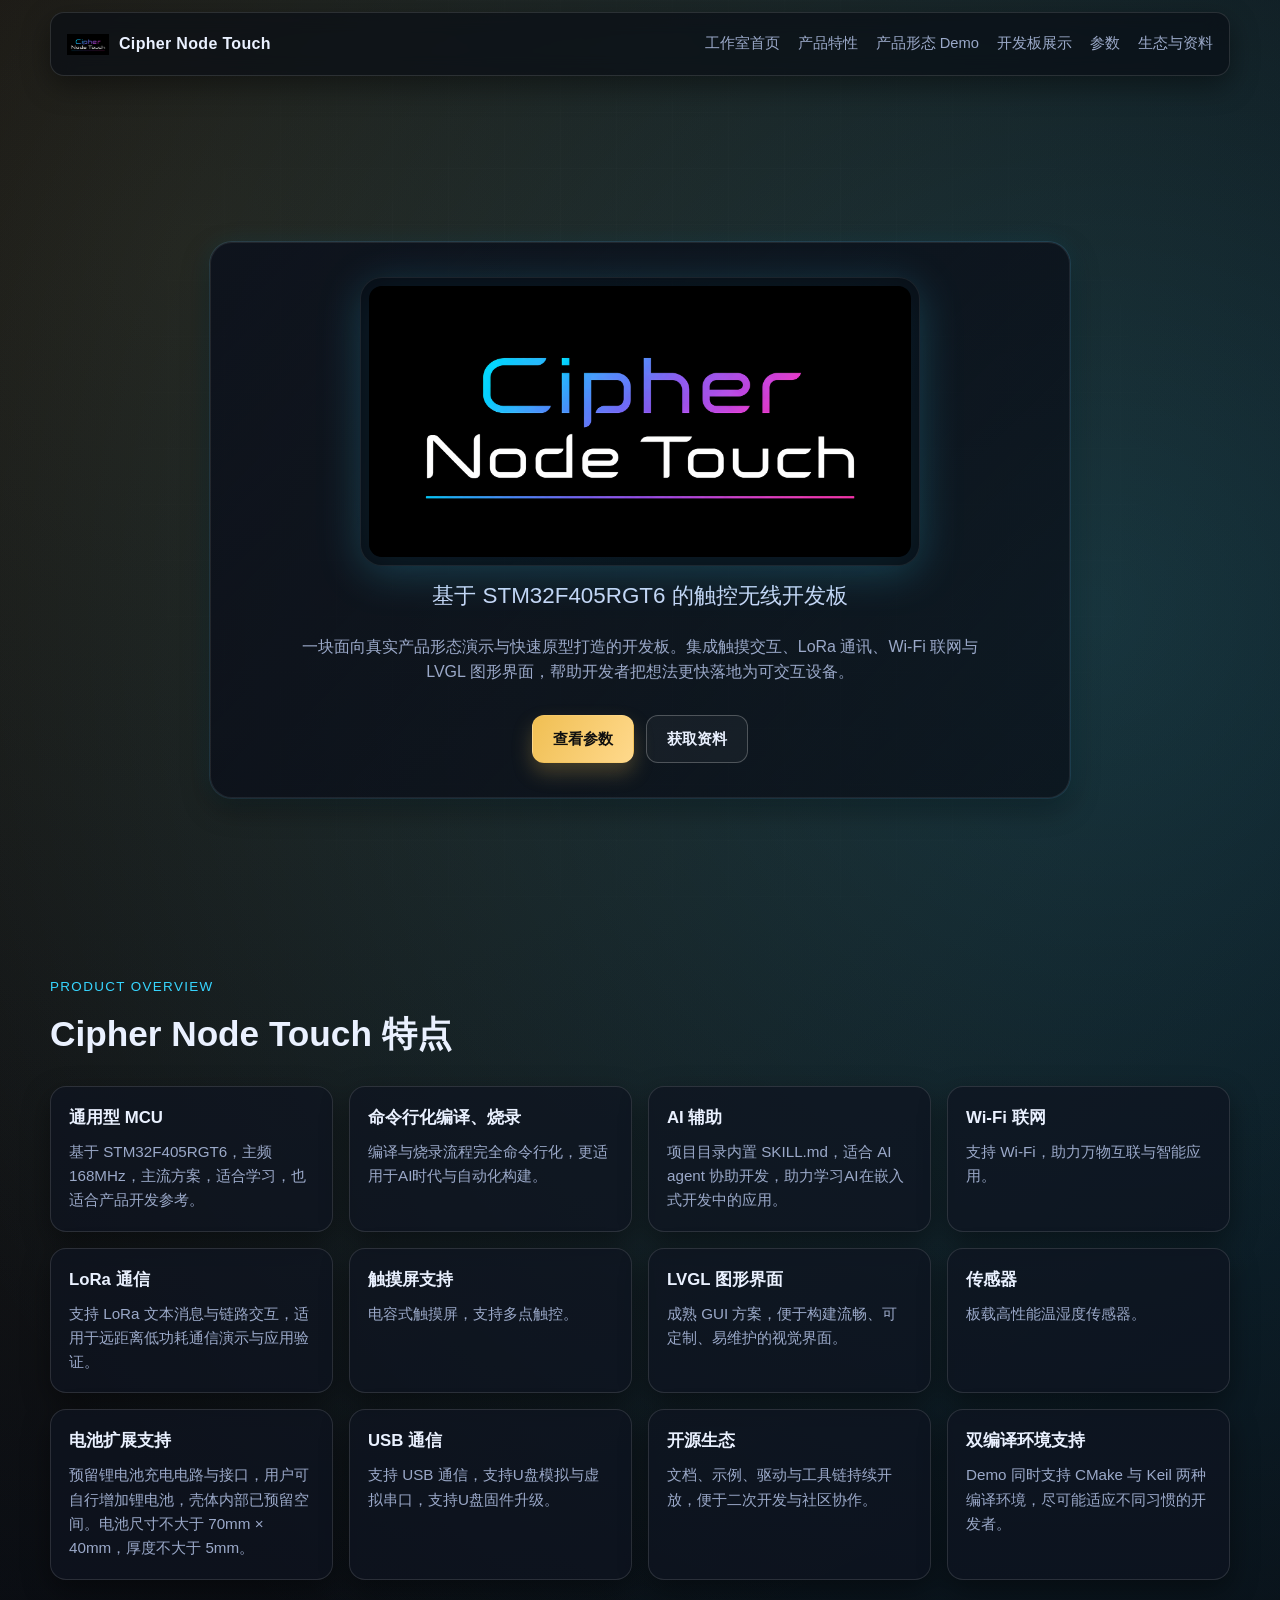
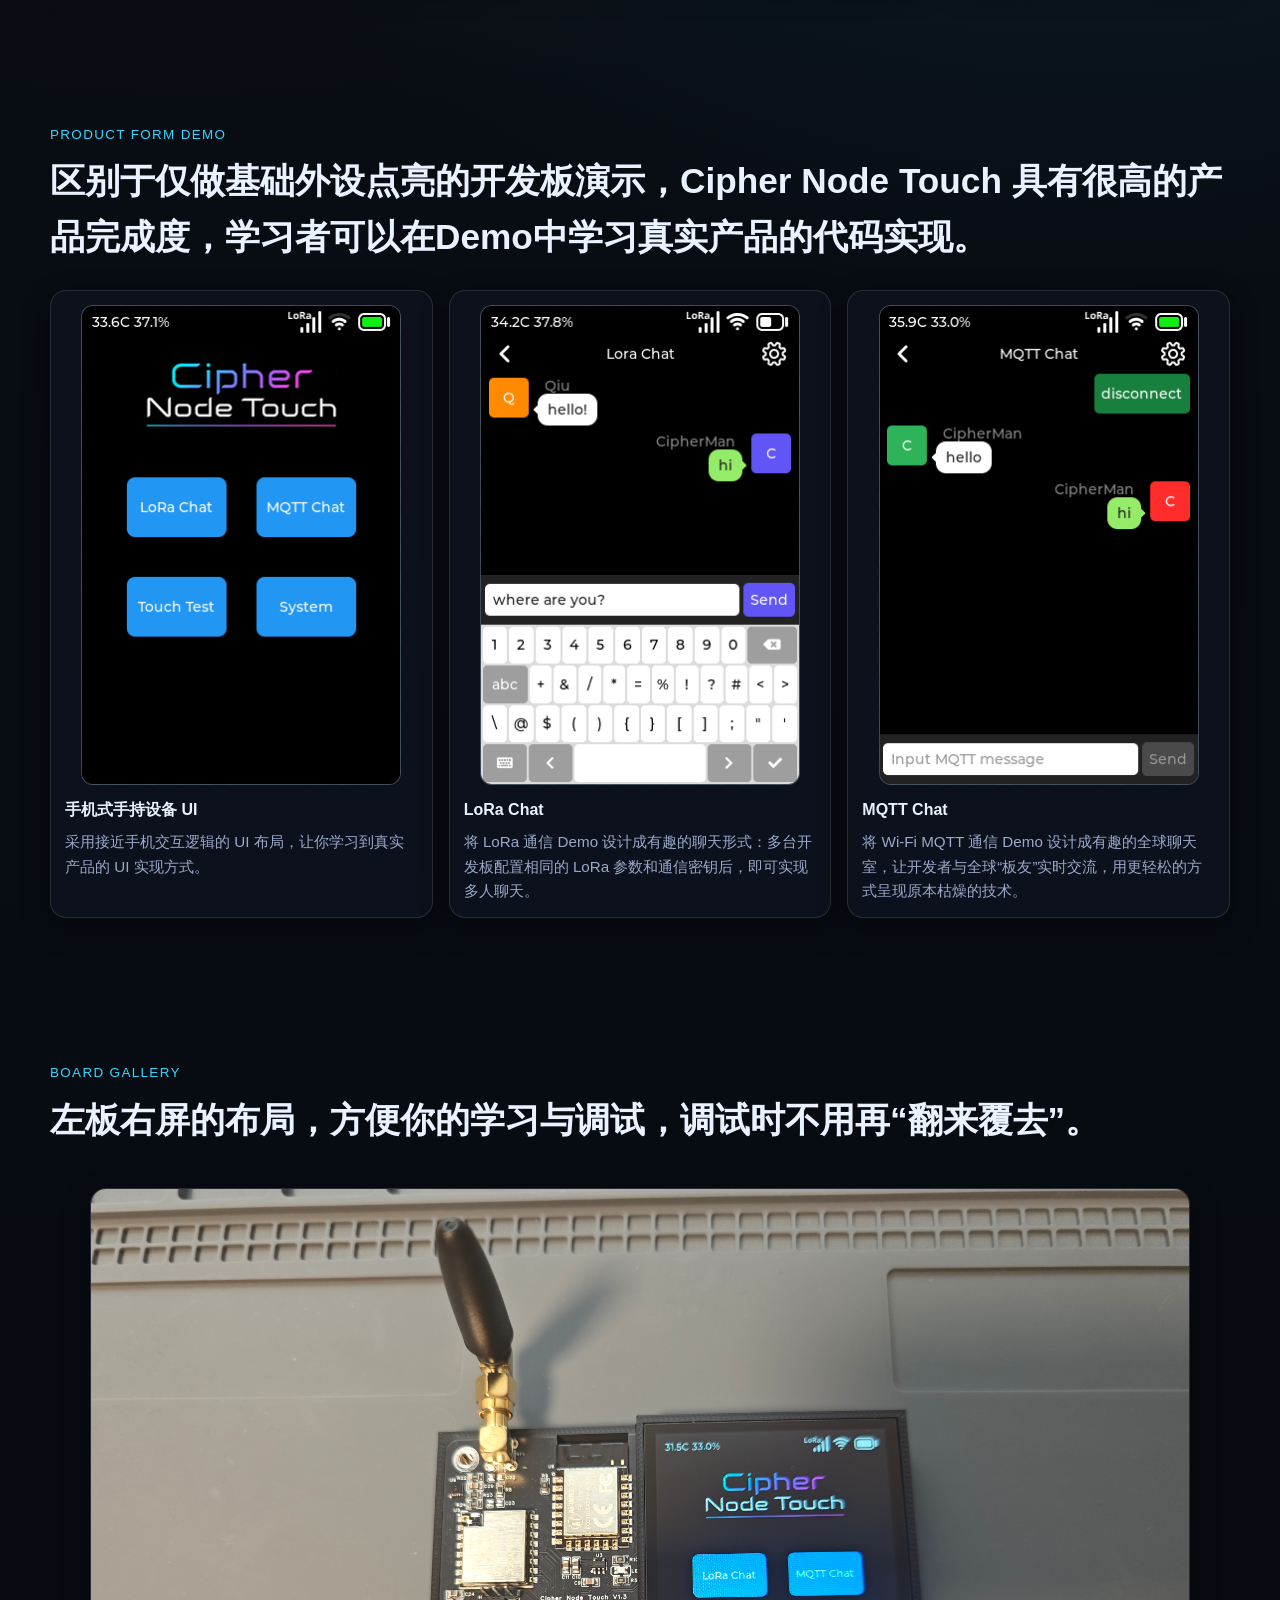
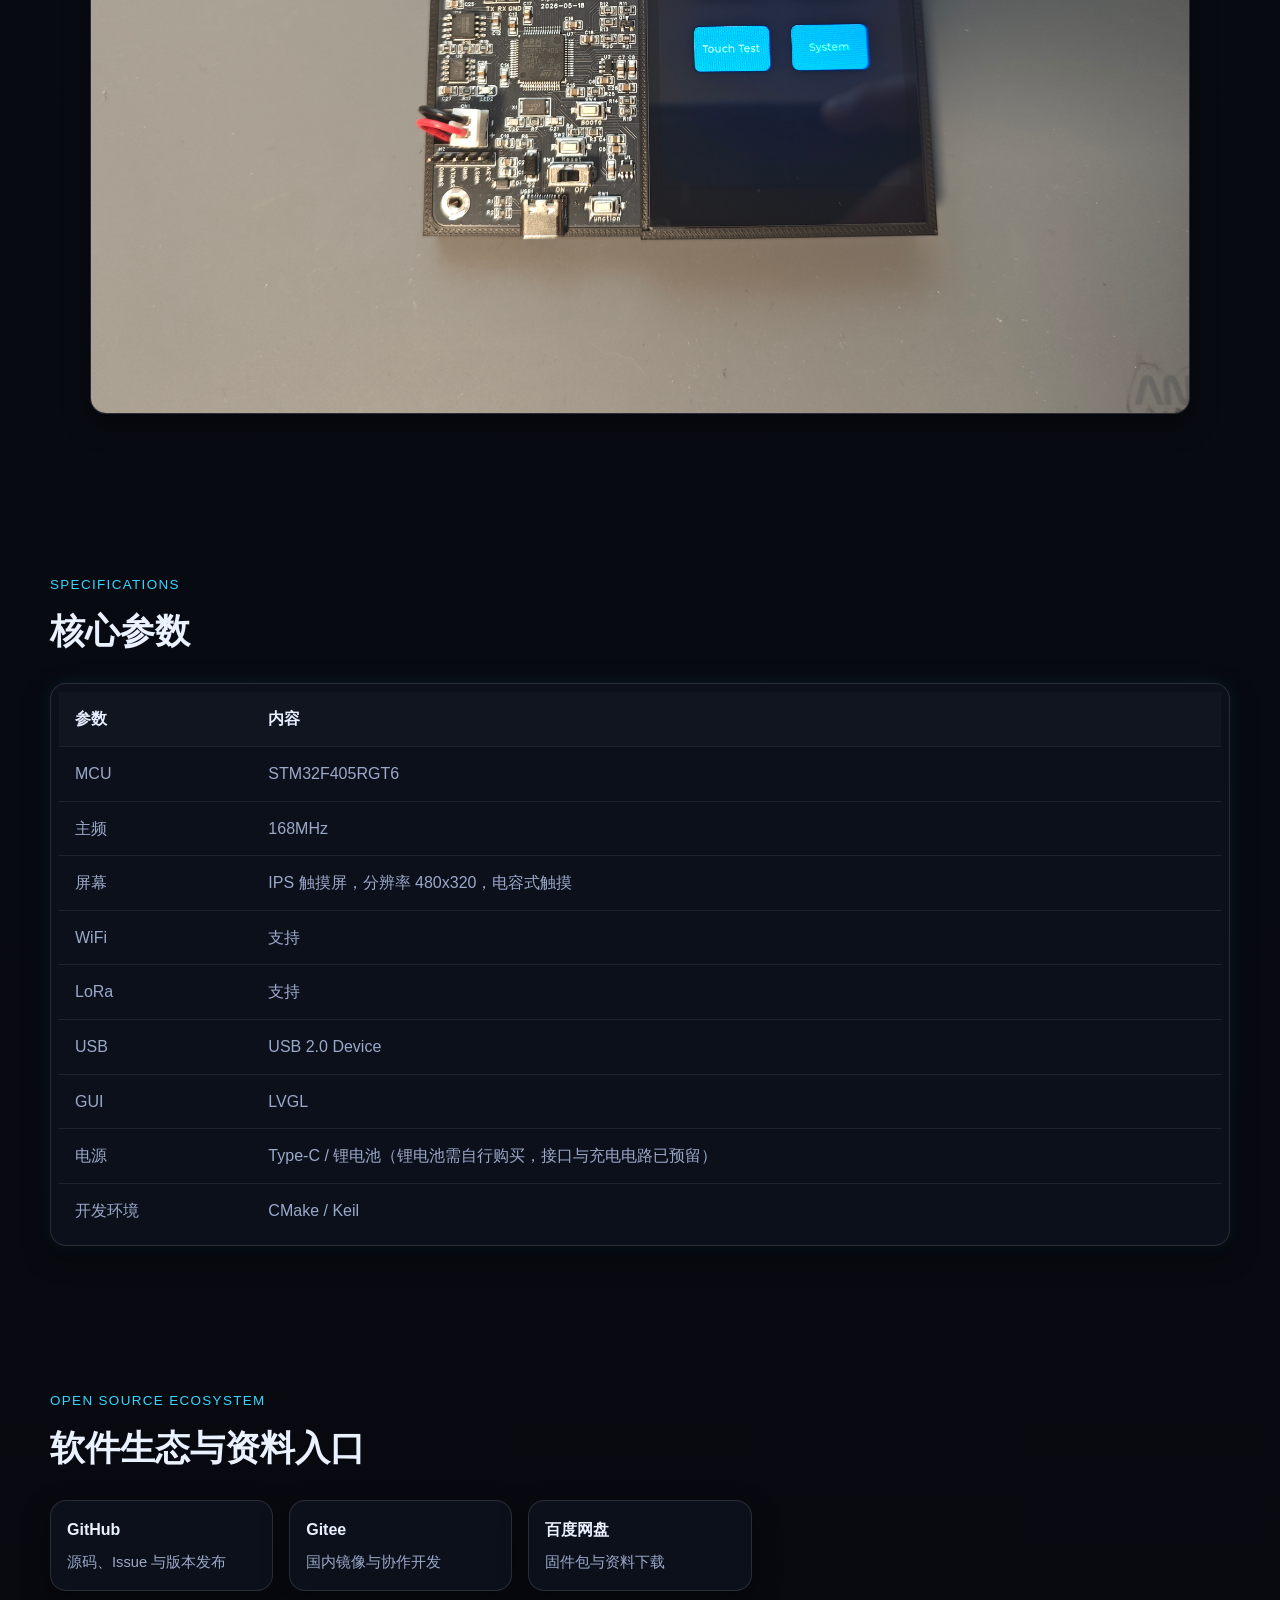
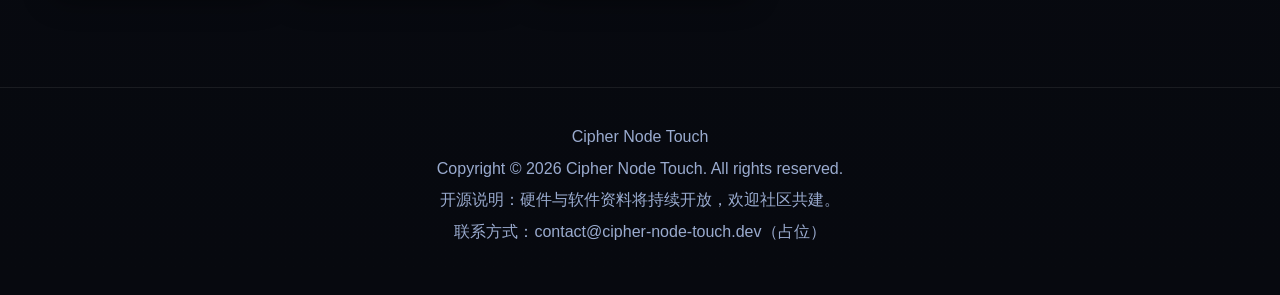
==== cipher_node_touch/index.html @ 888d562b "update text" ====
<!doctype html>
<html lang="zh-CN">
  <head>
    <meta charset="UTF-8" />
    <meta http-equiv="X-UA-Compatible" content="IE=edge" />
    <meta name="viewport" content="width=device-width, initial-scale=1.0" />
    <title>Cipher Node Touch - STM32F405 触控无线开发板</title>
    <meta
      name="description"
      content="Cipher Node Touch 是一款基于 STM32F405RGT6 的触控无线开发板，支持 LoRa Chat、Wi-Fi 连接与 LVGL 图形界面。"
    />
    <meta
      name="keywords"
      content="Cipher Node Touch, 嵌入式开发板, STM32F405RGT6, 168MHz, LoRa Chat, Wi-Fi, LVGL, 触摸屏"
    />
    <meta name="author" content="Cipher Node Touch Team" />
    <meta property="og:title" content="Cipher Node Touch" />
    <meta
      property="og:description"
      content="基于 STM32F405RGT6 的触控无线开发板，专注产品化 UI 演示与快速开发。"
    />
    <meta property="og:type" content="website" />
    <meta property="og:image" content="/images/board_1.jpg" />
    <meta property="og:locale" content="zh_CN" />
    <link rel="stylesheet" href="../style.css" />
  </head>
  <body class="is-loading">
    <div class="loader" aria-hidden="true">
      <div class="loader__ring"></div>
      <p>Cipher Node Touch</p>
    </div>

    <header class="site-header glass">
      <a class="logo" href="#hero" aria-label="Cipher Node Touch 首页">
        <img src="../images/cipher_node_touch_logo.png" alt="Cipher Node Touch Logo" />
        <span>Cipher Node Touch</span>
      </a>
      <nav class="nav-links">
        <a href="../">工作室首页</a>
        <a href="#features">产品特性</a>
        <a href="#form-demo">产品形态 Demo</a>
        <a href="#gallery">开发板展示</a>
        <a href="#specs">参数</a>
        <a href="#ecosystem">生态与资料</a>
      </nav>
    </header>

    <main>
      <section id="hero" class="hero section-grid">
        <div class="hero__content reveal">
          <img
            class="hero-logo"
            src="../images/cipher_node_touch_logo.png"
            alt="Cipher Node Touch"
          />
          <h2>基于 STM32F405RGT6 的触控无线开发板</h2>
          <p class="hero__desc">
            一块面向真实产品形态演示与快速原型打造的开发板。集成触摸交互、LoRa 通讯、Wi-Fi 联网与 LVGL 图形界面，帮助开发者把想法更快落地为可交互设备。
          </p>
          <div class="hero__actions">
            <a class="btn btn--primary" href="#specs">查看参数</a>
            <a class="btn btn--ghost" href="#ecosystem">获取资料</a>
          </div>
        </div>
      </section>

      <section id="features" class="section">
        <div class="section-title reveal">
          <p class="kicker">Product Overview</p>
          <h3>Cipher Node Touch 特点</h3>
        </div>
        <div class="feature-grid">
          <article class="card reveal">
            <h4>通用型 MCU</h4>
            <p>基于 STM32F405RGT6，主频 168MHz，主流方案，适合学习，也适合产品开发参考。</p>
          </article>
          <article class="card reveal">
            <h4>命令行化编译、烧录</h4>
            <p>编译与烧录流程完全命令行化，更适用于AI时代与自动化构建。</p>
          </article>
          <article class="card reveal">
            <h4>AI 辅助</h4>
            <p>项目目录内置 SKILL.md，适合 AI agent 协助开发，助力学习AI在嵌入式开发中的应用。</p>
          </article>
          <article class="card reveal">
            <h4>Wi-Fi 联网</h4>
            <p>支持 Wi-Fi，助力万物互联与智能应用。</p>
          </article>
          <article class="card reveal">
            <h4>LoRa 通信</h4>
            <p>支持 LoRa 文本消息与链路交互，适用于远距离低功耗通信演示与应用验证。</p>
          </article>
          <article class="card reveal">
            <h4>触摸屏支持</h4>
            <p>电容式触摸屏，支持多点触控。</p>
          </article>
          <article class="card reveal">
            <h4>LVGL 图形界面</h4>
            <p>成熟 GUI 方案，便于构建流畅、可定制、易维护的视觉界面。</p>
          </article>
          <article class="card reveal">
            <h4>传感器</h4>
            <p>板载高性能温湿度传感器。</p>
          </article>
          <article class="card reveal">
            <h4>电池扩展支持</h4>
            <p>预留锂电池充电电路与接口，用户可自行增加锂电池，壳体内部已预留空间。电池尺寸不大于 70mm × 40mm，厚度不大于 5mm。</p>
          </article>
          <article class="card reveal">
            <h4>USB 通信</h4>
            <p>支持 USB 通信，支持U盘模拟与虚拟串口，支持U盘固件升级。</p>
          </article>
          <article class="card reveal">
            <h4>开源生态</h4>
            <p>文档、示例、驱动与工具链持续开放，便于二次开发与社区协作。</p>
          </article>
          <article class="card reveal">
            <h4>双编译环境支持</h4>
            <p>Demo 同时支持 CMake 与 Keil 两种编译环境，尽可能适应不同习惯的开发者。</p>
          </article>
        </div>
      </section>

      <section id="form-demo" class="section">
        <div class="section-title reveal">
          <p class="kicker">Product Form Demo</p>
          <h3>区别于仅做基础外设点亮的开发板演示，Cipher Node Touch 具有很高的产品完成度，学习者可以在Demo中学习真实产品的代码实现。</h3>
        </div>
        <div class="demo-grid">
          <article class="demo-card reveal">
            <div class="demo-media">
              <img src="../images/snapshot_home.bmp" loading="lazy" alt="手机式手持设备 UI 截图" />
            </div>
            <h4>手机式手持设备 UI</h4>
            <p>采用接近手机交互逻辑的 UI 布局，让你学习到真实产品的 UI 实现方式。</p>
          </article>
          <article class="demo-card reveal">
            <div class="demo-media">
              <img src="../images/snapshot_lora_chat.bmp" loading="lazy" alt="LoRa Chat 演示截图" />
            </div>
            <h4>LoRa Chat</h4>
            <p>将 LoRa 通信 Demo 设计成有趣的聊天形式：多台开发板配置相同的 LoRa 参数和通信密钥后，即可实现多人聊天。</p>
          </article>
          <article class="demo-card reveal">
            <div class="demo-media">
              <img src="../images/snapshot_mqtt_chat.bmp" loading="lazy" alt="MQTT Chat 演示截图" />
            </div>
            <h4>MQTT Chat</h4>
            <p>将 Wi-Fi MQTT 通信 Demo 设计成有趣的全球聊天室，让开发者与全球“板友”实时交流，用更轻松的方式呈现原本枯燥的技术。</p>
          </article>
        </div>
      </section>

      <section id="gallery" class="section">
        <div class="section-title reveal">
          <p class="kicker">Board Gallery</p>
          <h3>左板右屏的布局，方便你的学习与调试，调试时不用再“翻来覆去”。</h3>
        </div>
        <div class="gallery-grid">
          <figure class="gallery-item reveal">
            <img
              src="../images/board_1.jpg"
              data-full="../images/board_1.jpg"
              loading="lazy"
              alt="Cipher Node Touch 开发板正面图"
            />
          </figure>
        </div>
      </section>

      <section id="specs" class="section">
        <div class="section-title reveal">
          <p class="kicker">Specifications</p>
          <h3>核心参数</h3>
        </div>
        <div class="table-wrap reveal">
          <table class="spec-table" aria-label="Cipher Node Touch 参数表">
            <thead>
              <tr>
                <th>参数</th>
                <th>内容</th>
              </tr>
            </thead>
            <tbody>
              <tr>
                <td>MCU</td>
                <td>STM32F405RGT6</td>
              </tr>
              <tr>
                <td>主频</td>
                <td>168MHz</td>
              </tr>
              <tr>
                <td>屏幕</td>
                <td>IPS 触摸屏，分辨率 480x320，电容式触摸</td>
              </tr>
              <tr>
                <td>WiFi</td>
                <td>支持</td>
              </tr>
              <tr>
                <td>LoRa</td>
                <td>支持</td>
              </tr>
              <tr>
                <td>USB</td>
                <td>USB 2.0 Device</td>
              </tr>
              <tr>
                <td>GUI</td>
                <td>LVGL</td>
              </tr>
              <tr>
                <td>电源</td>
                <td>Type-C / 锂电池（锂电池需自行购买，接口与充电电路已预留）</td>
              </tr>
              <tr>
                <td>开发环境</td>
                <td>CMake / Keil</td>
              </tr>
            </tbody>
          </table>
        </div>
      </section>

      <section id="ecosystem" class="section">
        <div class="section-title reveal">
          <p class="kicker">Open Source Ecosystem</p>
          <h3>软件生态与资料入口</h3>
        </div>
        <div class="eco-grid">
          <a class="eco-card reveal" href="https://github.com/your_repo" target="_blank" rel="noreferrer">
            <h4>GitHub</h4>
            <p>源码、Issue 与版本发布</p>
          </a>
          <a class="eco-card reveal" href="https://gitee.com/your_repo" target="_blank" rel="noreferrer">
            <h4>Gitee</h4>
            <p>国内镜像与协作开发</p>
          </a>
          <a class="eco-card reveal" href="https://pan.baidu.com/xxxx" target="_blank" rel="noreferrer">
            <h4>百度网盘</h4>
            <p>固件包与资料下载</p>
          </a>
        </div>
      </section>
    </main>

    <footer class="site-footer">
      <p>Cipher Node Touch</p>
      <p>Copyright © <span id="year"></span> Cipher Node Touch. All rights reserved.</p>
      <p>开源说明：硬件与软件资料将持续开放，欢迎社区共建。</p>
      <p>联系方式：contact@cipher-node-touch.dev（占位）</p>
    </footer>

    <button class="back-to-top" id="backToTop" aria-label="返回顶部">↑</button>

    <div class="lightbox" id="lightbox" aria-hidden="true">
      <button class="lightbox__close" id="lightboxClose" aria-label="关闭预览">×</button>
      <img id="lightboxImg" alt="开发板大图预览" />
    </div>

    <script src="../script.js"></script>
  </body>
</html>
---- style.css ----
:root {
  --bg: #090b10;
  --bg-soft: #121723;
  --card: rgba(15, 20, 32, 0.72);
  --line: rgba(255, 255, 255, 0.12);
  --text: #eaf1ff;
  --muted: #9ba9c9;
  --gold: #f0bf53;
  --cyan: #37d6ff;
  --accent: #65b6ff;
  --radius: 16px;
  --shadow-soft: 0 10px 28px rgba(0, 0, 0, 0.4);
  --shadow-glow: 0 0 0 1px rgba(101, 182, 255, 0.16), 0 0 24px rgba(55, 214, 255, 0.1);
}

* {
  box-sizing: border-box;
}

html {
  scroll-behavior: smooth;
}

body {
  margin: 0;
  color: var(--text);
  background:
    radial-gradient(circle at 85% 12%, rgba(55, 214, 255, 0.18), transparent 28%),
    radial-gradient(circle at 15% 5%, rgba(240, 191, 83, 0.12), transparent 30%),
    linear-gradient(180deg, #07090f 0%, #080c13 36%, #07090f 100%);
  font-family: "HarmonyOS Sans SC", "Noto Sans SC", "PingFang SC", "Microsoft YaHei", sans-serif;
  line-height: 1.6;
  overflow-x: hidden;
}

body::before {
  content: "";
  position: fixed;
  inset: 0;
  pointer-events: none;
  background-image:
    linear-gradient(rgba(255, 255, 255, 0.04) 1px, transparent 1px),
    linear-gradient(90deg, rgba(255, 255, 255, 0.04) 1px, transparent 1px);
  background-size: 56px 56px;
  mask-image: radial-gradient(circle at center, black 35%, transparent 100%);
  opacity: 0.35;
  z-index: -1;
}

a {
  color: inherit;
  text-decoration: none;
}

.site-header {
  position: sticky;
  top: 12px;
  z-index: 20;
  width: min(1180px, calc(100% - 24px));
  margin: 12px auto 0;
  padding: 10px 16px;
  display: flex;
  align-items: center;
  justify-content: space-between;
  border-radius: 14px;
  border: 1px solid var(--line);
}

.glass {
  backdrop-filter: blur(10px) saturate(130%);
  background: rgba(10, 14, 22, 0.72);
  box-shadow: var(--shadow-soft);
}

.logo {
  display: inline-flex;
  align-items: center;
  gap: 10px;
  font-weight: 700;
  letter-spacing: 0.02em;
}

.logo img {
  width: 42px;
  height: 42px;
  object-fit: contain;
}

.nav-links {
  display: flex;
  gap: 18px;
  font-size: 0.92rem;
  color: var(--muted);
}

.nav-links a {
  position: relative;
  transition: color 0.28s ease;
}

.nav-links a::after {
  content: "";
  position: absolute;
  left: 0;
  bottom: -5px;
  width: 100%;
  height: 2px;
  transform: scaleX(0);
  transform-origin: right;
  transition: transform 0.25s ease;
  background: linear-gradient(90deg, var(--gold), var(--cyan));
}

.nav-links a:hover {
  color: var(--text);
}

.nav-links a:hover::after {
  transform-origin: left;
  transform: scaleX(1);
}

main {
  width: min(1180px, calc(100% - 24px));
  margin: 0 auto;
}

.section {
  padding: 72px 0;
}

.section-grid {
  min-height: 92vh;
  display: grid;
  place-items: center;
  padding: 80px 0 20px;
  position: relative;
  isolation: isolate;
}

.hero__content {
  width: min(860px, 100%);
  text-align: center;
  padding: 34px 28px;
  border-radius: 22px;
  border: 1px solid rgba(255, 255, 255, 0.08);
  background: linear-gradient(135deg, rgba(11, 16, 28, 0.85), rgba(8, 11, 20, 0.65));
  box-shadow: var(--shadow-soft), var(--shadow-glow);
}

.hero-logo {
  width: min(560px, 88%);
  height: auto;
  display: block;
  margin: 0 auto;
  padding: 8px;
  border-radius: 22px;
  background: rgba(7, 11, 18, 0.68);
  border: 1px solid rgba(255, 255, 255, 0.08);
  filter: drop-shadow(0 8px 22px rgba(55, 214, 255, 0.24));
}

h1 {
  margin: 0;
  font-size: clamp(2.2rem, 6vw, 4rem);
  line-height: 1.1;
  letter-spacing: 0.02em;
}

h2 {
  margin: 12px 0 0;
  font-weight: 500;
  color: #c7d7f6;
  font-size: clamp(1rem, 2.7vw, 1.4rem);
}

.hero__desc {
  margin: 20px auto 0;
  max-width: 680px;
  color: var(--muted);
}

.hero__actions {
  margin-top: 30px;
  display: inline-flex;
  flex-wrap: wrap;
  justify-content: center;
  gap: 12px;
}

.btn {
  padding: 11px 20px;
  border-radius: 12px;
  font-weight: 600;
  font-size: 0.95rem;
  border: 1px solid transparent;
  transition: transform 0.24s ease, box-shadow 0.24s ease, border-color 0.24s ease;
}

.btn:hover {
  transform: translateY(-2px);
}

.btn--primary {
  color: #101010;
  background: linear-gradient(120deg, var(--gold), #ffd98c);
  box-shadow: 0 10px 20px rgba(240, 191, 83, 0.25);
}

.btn--ghost {
  border-color: rgba(255, 255, 255, 0.24);
  background: rgba(255, 255, 255, 0.04);
}

.btn--ghost:hover {
  box-shadow: 0 8px 20px rgba(55, 214, 255, 0.14);
}

.section-title {
  margin-bottom: 24px;
}

.kicker {
  color: var(--cyan);
  margin: 0;
  font-size: 0.84rem;
  text-transform: uppercase;
  letter-spacing: 0.1em;
}

h3 {
  margin: 8px 0 0;
  font-size: clamp(1.45rem, 3vw, 2.2rem);
}

.feature-grid,
.demo-grid,
.gallery-grid,
.eco-grid {
  display: grid;
  gap: 16px;
}

.feature-grid {
  grid-template-columns: repeat(4, minmax(0, 1fr));
}

.card,
.eco-card,
.gallery-item,
.table-wrap {
  border-radius: var(--radius);
  border: 1px solid var(--line);
  background: var(--card);
  box-shadow: var(--shadow-soft);
}

.card {
  padding: 18px;
  transition: transform 0.26s ease, border-color 0.26s ease, box-shadow 0.26s ease;
}

.card h4 {
  margin: 0;
  font-size: 1.05rem;
}

.card p {
  margin: 8px 0 0;
  color: var(--muted);
  font-size: 0.95rem;
}

.card:hover {
  transform: translateY(-4px);
  border-color: rgba(101, 182, 255, 0.42);
  box-shadow: var(--shadow-soft), 0 0 22px rgba(55, 214, 255, 0.14);
}

.gallery-grid {
  grid-template-columns: minmax(0, 1fr);
  justify-content: center;
}

.demo-intro {
  margin: 0 0 18px;
  color: var(--muted);
}

.demo-grid {
  grid-template-columns: repeat(3, minmax(0, 1fr));
}

.demo-card {
  padding: 14px;
  border-radius: var(--radius);
  border: 1px solid var(--line);
  background: var(--card);
  box-shadow: var(--shadow-soft);
  transition: transform 0.26s ease, border-color 0.26s ease, box-shadow 0.26s ease;
}

.demo-card:hover {
  transform: translateY(-4px);
  border-color: rgba(101, 182, 255, 0.42);
  box-shadow: var(--shadow-soft), 0 0 22px rgba(55, 214, 255, 0.14);
}

.demo-media {
  width: min(320px, 100%);
  aspect-ratio: 320 / 480;
  border-radius: 12px;
  border: 1px solid rgba(255, 255, 255, 0.18);
  display: grid;
  place-items: center;
  text-align: center;
  overflow: hidden;
  margin: 0 auto;
  color: #d9e6ff;
  background:
    linear-gradient(130deg, rgba(101, 182, 255, 0.14), rgba(55, 214, 255, 0.06)),
    repeating-linear-gradient(45deg, rgba(255, 255, 255, 0.04) 0 10px, rgba(255, 255, 255, 0.01) 10px 20px);
}

.demo-media img {
  width: 100%;
  height: 100%;
  display: block;
  object-fit: cover;
}

.demo-media span {
  font-size: 0.92rem;
}

.demo-card h4 {
  margin: 12px 0 0;
}

.demo-card p {
  margin: 8px 0 0;
  color: var(--muted);
  font-size: 0.95rem;
}

.gallery-item {
  overflow: hidden;
}

.gallery-item img {
  display: block;
  width: 100%;
  height: auto;
  transition: transform 0.32s ease, filter 0.32s ease;
  cursor: zoom-in;
}

.gallery-item:hover img {
  transform: scale(1.04);
  filter: brightness(1.08);
}

.table-wrap {
  overflow-x: auto;
  padding: 8px;
  box-shadow: var(--shadow-soft), 0 0 18px rgba(55, 214, 255, 0.1);
}

.spec-table {
  width: 100%;
  border-collapse: collapse;
  min-width: 620px;
}

.spec-table th,
.spec-table td {
  padding: 14px 16px;
  border-bottom: 1px solid rgba(255, 255, 255, 0.08);
  text-align: left;
}

.spec-table th {
  color: #e7eeff;
  background: rgba(255, 255, 255, 0.02);
  font-weight: 600;
}

.spec-table td {
  color: var(--muted);
}

.spec-table tr:last-child td {
  border-bottom: none;
}

.eco-grid {
  grid-template-columns: repeat(5, minmax(0, 1fr));
}

.eco-card {
  padding: 16px;
  transition: transform 0.24s ease, border-color 0.24s ease, box-shadow 0.24s ease;
}

.eco-card h4 {
  margin: 0;
}

.eco-card p {
  margin: 8px 0 0;
  color: var(--muted);
  font-size: 0.92rem;
}

.eco-card:hover {
  transform: translateY(-3px);
  border-color: rgba(240, 191, 83, 0.55);
  box-shadow: var(--shadow-soft), 0 0 22px rgba(240, 191, 83, 0.14);
}

.site-footer {
  margin-top: 24px;
  padding: 30px 12px 44px;
  color: #9aabcf;
  text-align: center;
  border-top: 1px solid rgba(255, 255, 255, 0.08);
}

.site-footer p {
  margin: 6px 0;
}

.back-to-top {
  position: fixed;
  right: 18px;
  bottom: 20px;
  width: 42px;
  height: 42px;
  border: none;
  border-radius: 50%;
  display: grid;
  place-items: center;
  color: #111;
  font-size: 18px;
  font-weight: 700;
  cursor: pointer;
  background: linear-gradient(145deg, var(--gold), #ffd98c);
  box-shadow: 0 8px 22px rgba(240, 191, 83, 0.32);
  opacity: 0;
  transform: translateY(10px);
  pointer-events: none;
  transition: opacity 0.24s ease, transform 0.24s ease;
  z-index: 21;
}

.back-to-top.is-visible {
  opacity: 1;
  transform: translateY(0);
  pointer-events: auto;
}

.loader {
  position: fixed;
  inset: 0;
  display: grid;
  place-items: center;
  gap: 12px;
  background: #080b12;
  z-index: 50;
  transition: opacity 0.45s ease, visibility 0.45s ease;
}

.loader p {
  margin: 0;
  color: #afbddb;
  letter-spacing: 0.08em;
}

.loader__ring {
  width: 46px;
  height: 46px;
  border-radius: 50%;
  border: 3px solid rgba(255, 255, 255, 0.14);
  border-top-color: var(--cyan);
  animation: spin 1s linear infinite;
}

body.is-ready .loader {
  opacity: 0;
  visibility: hidden;
}

.lightbox {
  position: fixed;
  inset: 0;
  display: grid;
  place-items: center;
  padding: 20px;
  background: rgba(4, 7, 12, 0.82);
  opacity: 0;
  visibility: hidden;
  transition: opacity 0.28s ease, visibility 0.28s ease;
  z-index: 45;
}

.lightbox img {
  width: min(1100px, calc(100vw - 24px));
  max-height: calc(100vh - 36px);
  object-fit: contain;
  border-radius: 14px;
  border: 1px solid rgba(255, 255, 255, 0.18);
}

.lightbox.is-open {
  opacity: 1;
  visibility: visible;
}

.lightbox__close {
  position: absolute;
  top: 14px;
  right: 18px;
  width: 38px;
  height: 38px;
  border: none;
  border-radius: 50%;
  font-size: 24px;
  line-height: 1;
  color: #0d0d0d;
  cursor: pointer;
  background: linear-gradient(145deg, var(--gold), #ffd98c);
}

.reveal {
  opacity: 0;
  transform: translateY(14px);
  transition: opacity 0.55s ease, transform 0.55s ease;
}

.reveal.is-visible {
  opacity: 1;
  transform: translateY(0);
}

@keyframes spin {
  to {
    transform: rotate(360deg);
  }
}

@media (max-width: 1100px) {
  .feature-grid {
    grid-template-columns: repeat(2, minmax(0, 1fr));
  }

  .demo-grid {
    grid-template-columns: repeat(2, minmax(0, 1fr));
  }

  .eco-grid {
    grid-template-columns: repeat(3, minmax(0, 1fr));
  }
}

@media (max-width: 760px) {
  .site-header {
    top: 8px;
    flex-direction: column;
    align-items: flex-start;
    gap: 8px;
  }

  .nav-links {
    width: 100%;
    overflow-x: auto;
    white-space: nowrap;
    padding-bottom: 2px;
  }

  .section {
    padding: 54px 0;
  }

  .hero__content {
    text-align: left;
  }

  .hero__actions {
    justify-content: flex-start;
  }

  .feature-grid,
  .demo-grid,
  .gallery-grid,
  .eco-grid {
    grid-template-columns: 1fr;
  }

  .spec-table {
    min-width: 540px;
  }
}
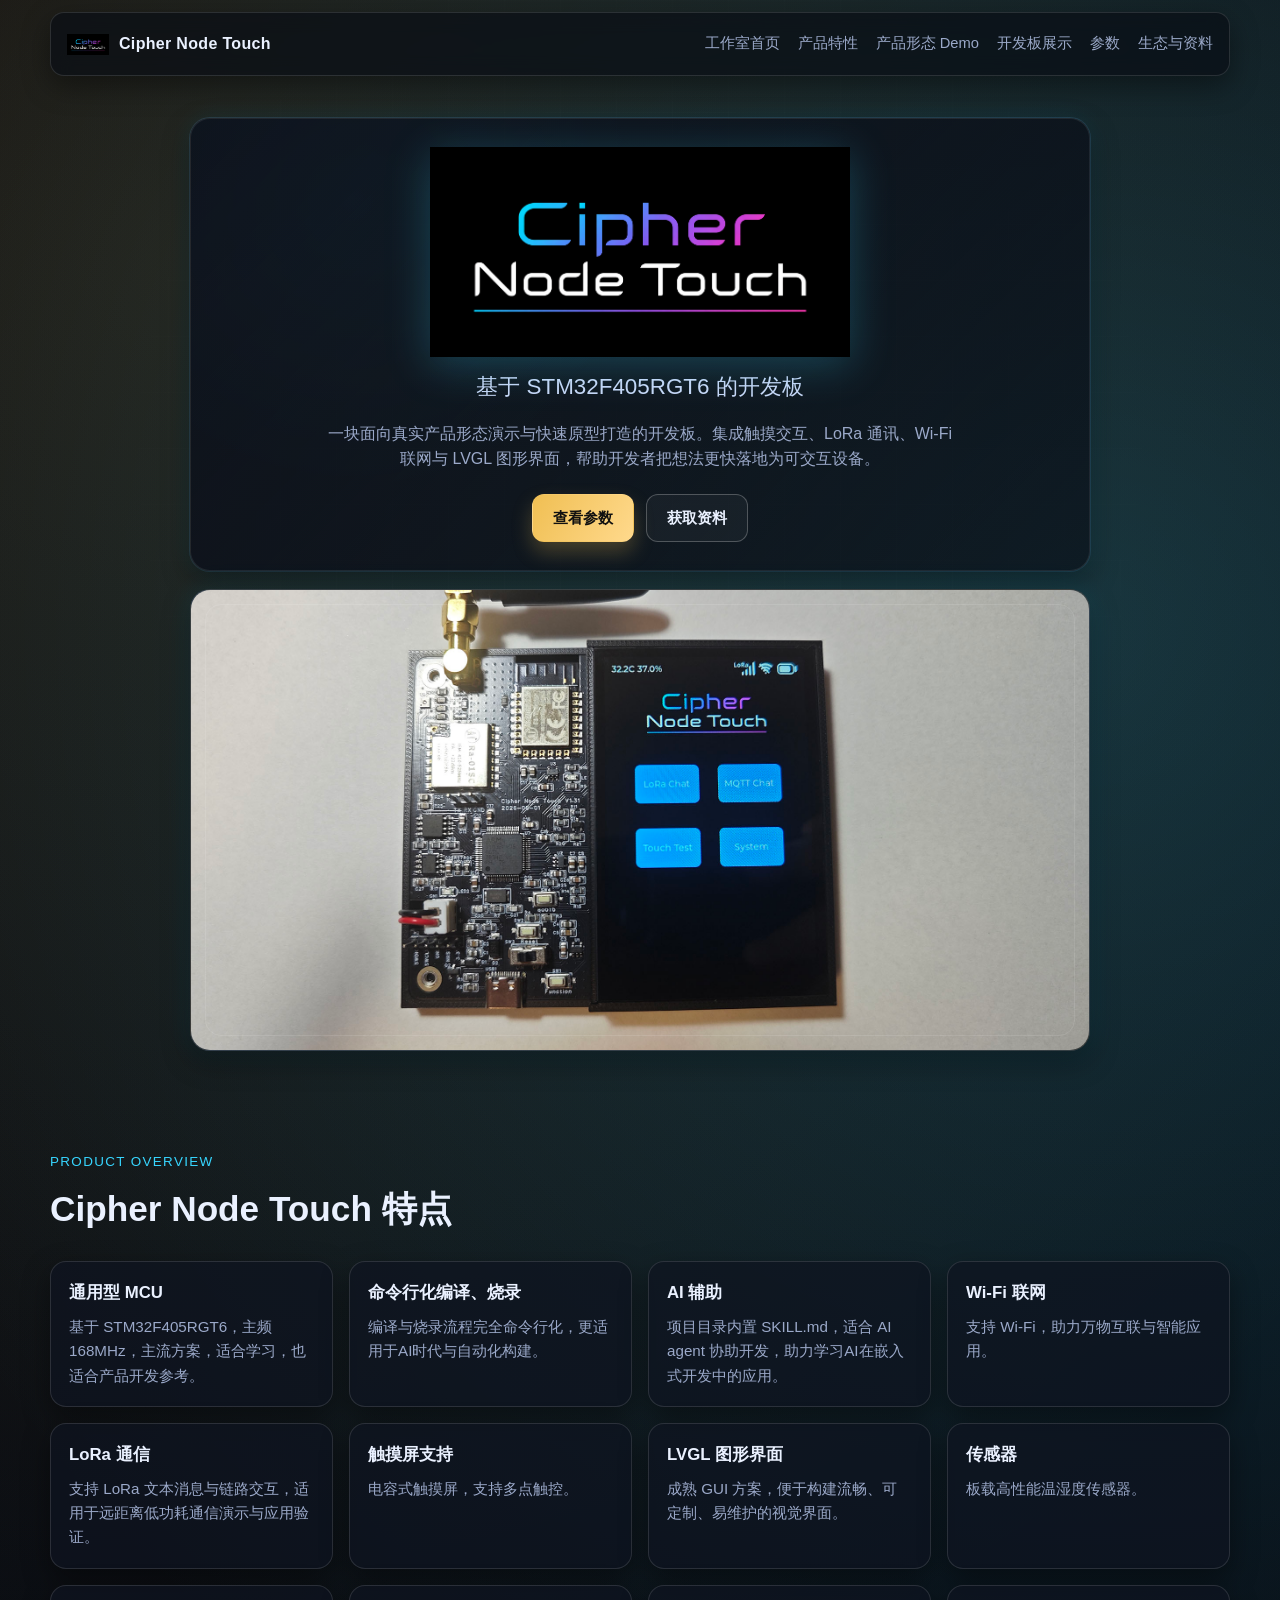
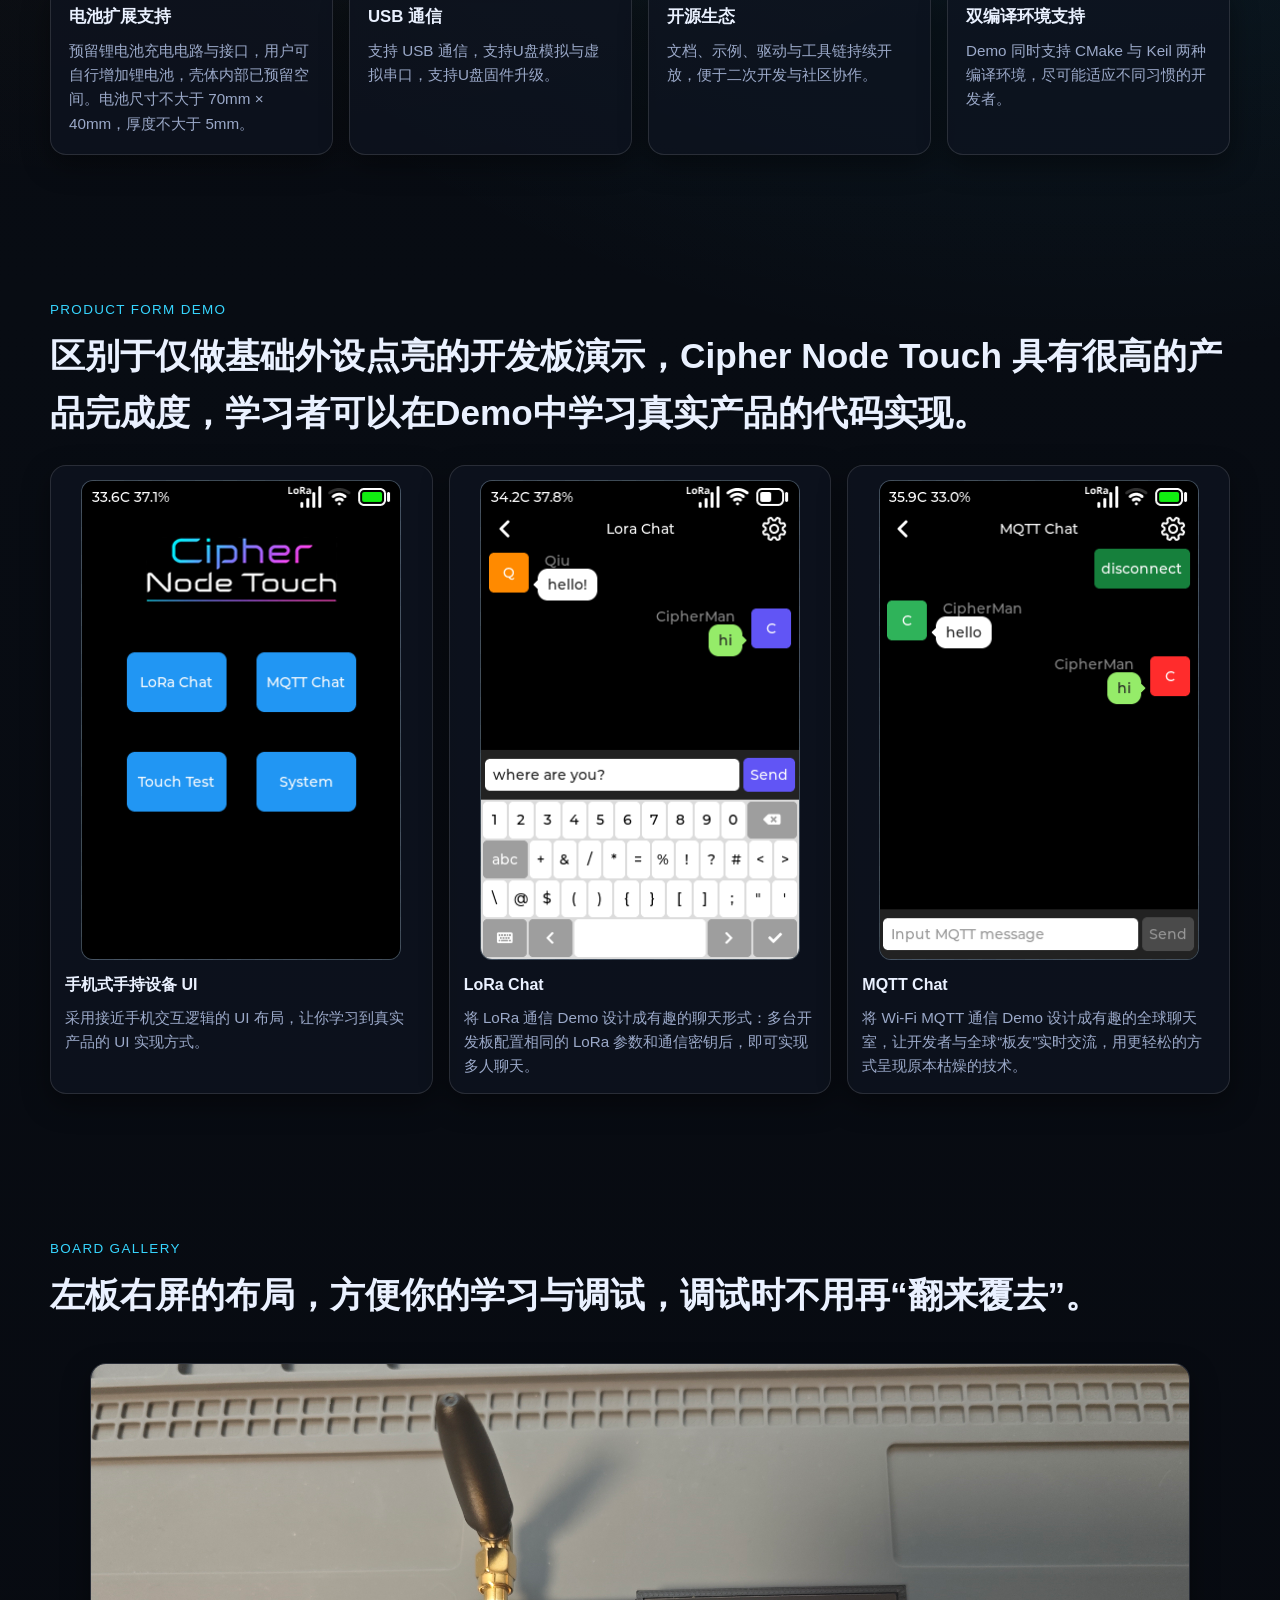
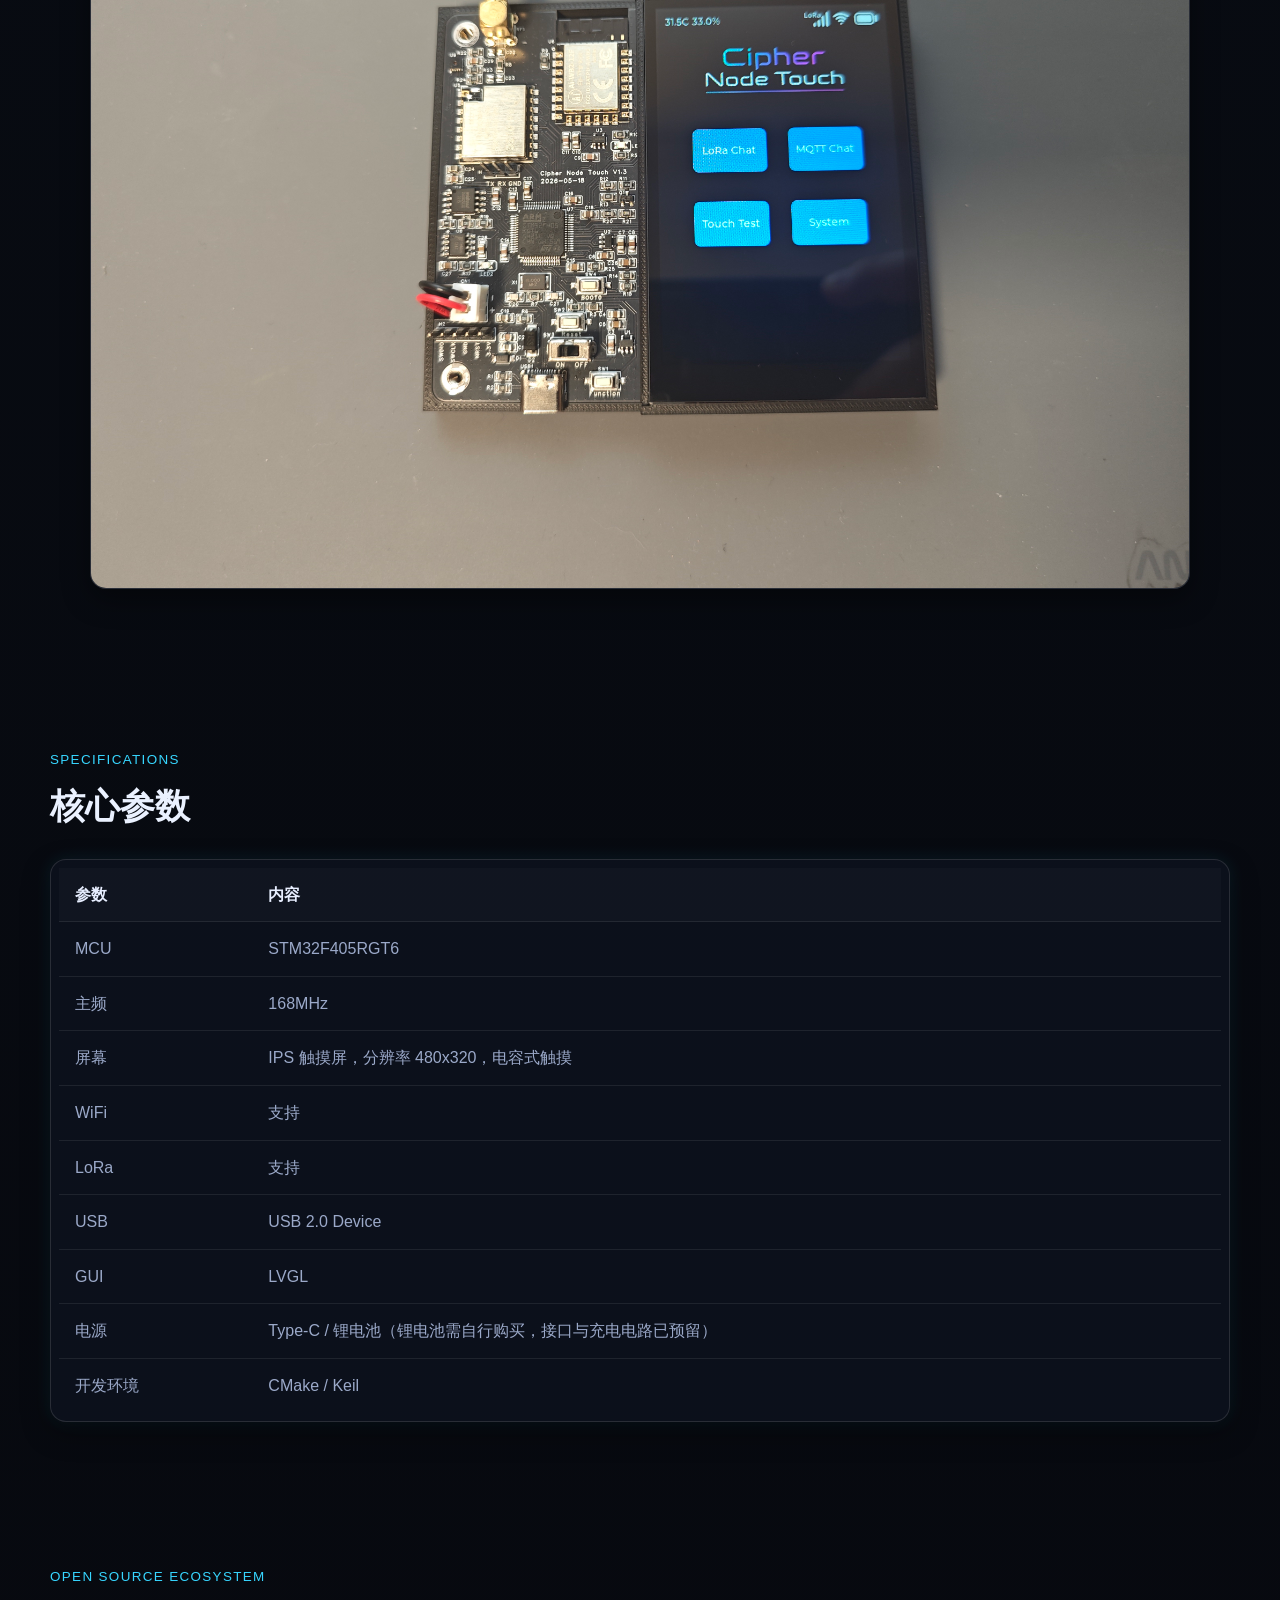
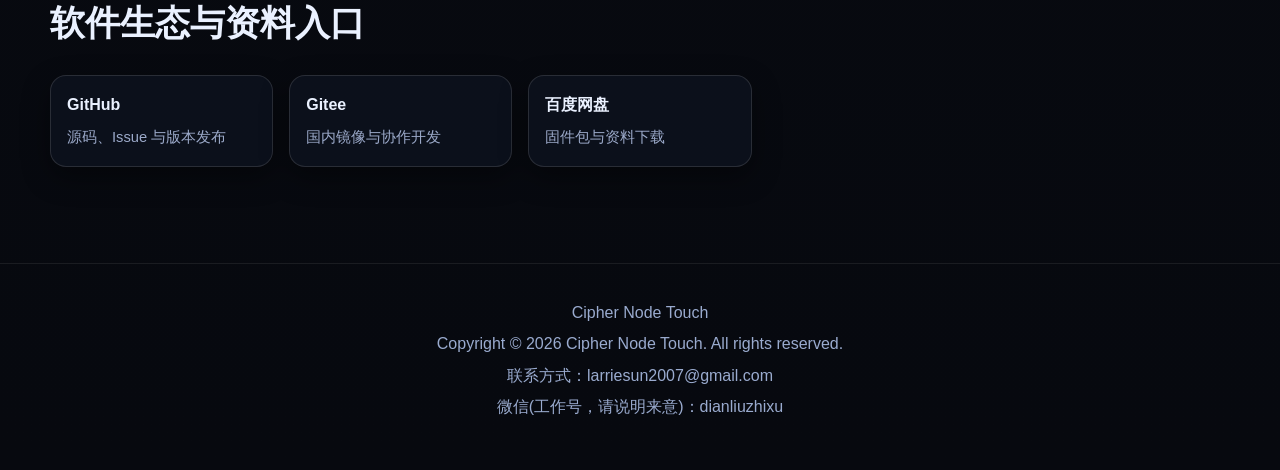
==== commit dc7fdfc6: "update" ====
--- a/cipher_node_touch/index.html
+++ b/cipher_node_touch/index.html
@@ -7,17 +7,17 @@
     <title>Cipher Node Touch - STM32F405 触控无线开发板</title>
     <meta
       name="description"
-      content="Cipher Node Touch 是一款基于 STM32F405RGT6 的触控无线开发板，支持 LoRa Chat、Wi-Fi 连接与 LVGL 图形界面。"
+      content="Cipher Node Touch 是一款基于 STM32F405RGT6 的开发板，支持 LoRa、Wi-Fi 与 LVGL 图形界面。"
     />
     <meta
       name="keywords"
-      content="Cipher Node Touch, 嵌入式开发板, STM32F405RGT6, 168MHz, LoRa Chat, Wi-Fi, LVGL, 触摸屏"
+      content="Cipher Node Touch, 嵌入式开发板, STM32F405RGT6, 168MHz, LoRa, Wi-Fi, LVGL, 触摸屏"
     />
     <meta name="author" content="Cipher Node Touch Team" />
     <meta property="og:title" content="Cipher Node Touch" />
     <meta
       property="og:description"
-      content="基于 STM32F405RGT6 的触控无线开发板，专注产品化 UI 演示与快速开发。"
+      content="基于 STM32F405RGT6 的开发板，专注产品化 UI 演示与快速开发。"
     />
     <meta property="og:type" content="website" />
     <meta property="og:image" content="/images/board_1.jpg" />
@@ -53,7 +53,7 @@
             src="../images/cipher_node_touch_logo.png"
             alt="Cipher Node Touch"
           />
-          <h2>基于 STM32F405RGT6 的触控无线开发板</h2>
+          <h2>基于 STM32F405RGT6 的开发板</h2>
           <p class="hero__desc">
             一块面向真实产品形态演示与快速原型打造的开发板。集成触摸交互、LoRa 通讯、Wi-Fi 联网与 LVGL 图形界面，帮助开发者把想法更快落地为可交互设备。
           </p>
@@ -61,6 +61,9 @@
             <a class="btn btn--primary" href="#specs">查看参数</a>
             <a class="btn btn--ghost" href="#ecosystem">获取资料</a>
           </div>
+        </div>
+        <div class="hero__visual reveal" aria-label="Cipher Node Touch 开发板外观">
+          <img src="../images/board_2.jpg" alt="Cipher Node Touch 开发板" />
         </div>
       </section>
 
@@ -248,8 +251,8 @@
     <footer class="site-footer">
       <p>Cipher Node Touch</p>
       <p>Copyright © <span id="year"></span> Cipher Node Touch. All rights reserved.</p>
-      <p>开源说明：硬件与软件资料将持续开放，欢迎社区共建。</p>
-      <p>联系方式：contact@cipher-node-touch.dev（占位）</p>
+      <p>联系方式：larriesun2007@gmail.com </p>
+      <p>微信(工作号，请说明来意)：dianliuzhixu </p>
     </footer>
 
     <button class="back-to-top" id="backToTop" aria-label="返回顶部">↑</button>
--- a/style.css
+++ b/style.css
@@ -89,6 +89,7 @@
 .nav-links {
   display: flex;
   gap: 18px;
+  min-width: 0;
   font-size: 0.92rem;
   color: var(--muted);
 }
@@ -130,33 +131,40 @@
 }
 
 .section-grid {
-  min-height: 92vh;
   display: grid;
-  place-items: center;
-  padding: 80px 0 20px;
+  grid-template-columns: minmax(0, 1fr);
+  align-items: center;
+  gap: 18px;
+  width: min(900px, 100%);
+  min-height: auto;
+  margin: 0 auto;
+  padding: 42px 0 28px;
   position: relative;
   isolation: isolate;
 }
 
 .hero__content {
-  width: min(860px, 100%);
+  width: 100%;
+  min-width: 0;
   text-align: center;
-  padding: 34px 28px;
-  border-radius: 22px;
+  padding: 28px;
+  border-radius: 20px;
   border: 1px solid rgba(255, 255, 255, 0.08);
-  background: linear-gradient(135deg, rgba(11, 16, 28, 0.85), rgba(8, 11, 20, 0.65));
+  background:
+    linear-gradient(135deg, rgba(11, 16, 28, 0.86), rgba(8, 11, 20, 0.6)),
+    radial-gradient(circle at 18% 18%, rgba(55, 214, 255, 0.14), transparent 36%);
   box-shadow: var(--shadow-soft), var(--shadow-glow);
 }
 
 .hero-logo {
-  width: min(560px, 88%);
+  width: min(420px, 100%);
   height: auto;
   display: block;
   margin: 0 auto;
-  padding: 8px;
-  border-radius: 22px;
-  background: rgba(7, 11, 18, 0.68);
-  border: 1px solid rgba(255, 255, 255, 0.08);
+  padding: 0;
+  border-radius: 0;
+  background: transparent;
+  border: 0;
   filter: drop-shadow(0 8px 22px rgba(55, 214, 255, 0.24));
 }
 
@@ -175,17 +183,48 @@
 }
 
 .hero__desc {
-  margin: 20px auto 0;
-  max-width: 680px;
+  margin: 16px auto 0;
+  max-width: 640px;
   color: var(--muted);
 }
 
 .hero__actions {
-  margin-top: 30px;
+  margin-top: 22px;
   display: inline-flex;
   flex-wrap: wrap;
   justify-content: center;
   gap: 12px;
+}
+
+.hero__visual {
+  position: relative;
+  width: 100%;
+  min-width: 0;
+  overflow: hidden;
+  border-radius: 20px;
+  border: 1px solid rgba(255, 255, 255, 0.12);
+  background:
+    linear-gradient(145deg, rgba(101, 182, 255, 0.12), rgba(240, 191, 83, 0.08)),
+    rgba(10, 14, 22, 0.74);
+  box-shadow: var(--shadow-soft), 0 0 28px rgba(55, 214, 255, 0.12);
+}
+
+.hero__visual::before {
+  content: "";
+  position: absolute;
+  inset: 14px;
+  border-radius: 16px;
+  border: 1px solid rgba(255, 255, 255, 0.1);
+  pointer-events: none;
+  z-index: 1;
+}
+
+.hero__visual img {
+  display: block;
+  width: 100%;
+  max-height: 460px;
+  aspect-ratio: 16 / 9;
+  object-fit: cover;
 }
 
 .btn {
@@ -542,6 +581,11 @@
   transform: translateY(0);
 }
 
+.hero .reveal {
+  opacity: 1;
+  transform: none;
+}
+
 @keyframes spin {
   to {
     transform: rotate(360deg);
@@ -581,12 +625,21 @@
     padding: 54px 0;
   }
 
+  .section-grid {
+    gap: 16px;
+    padding: 30px 0 24px;
+  }
+
   .hero__content {
-    text-align: left;
-  }
-
-  .hero__actions {
-    justify-content: flex-start;
+    padding: 22px;
+  }
+
+  .hero-logo {
+    width: min(320px, 100%);
+  }
+
+  .hero__visual img {
+    aspect-ratio: 4 / 3;
   }
 
   .feature-grid,
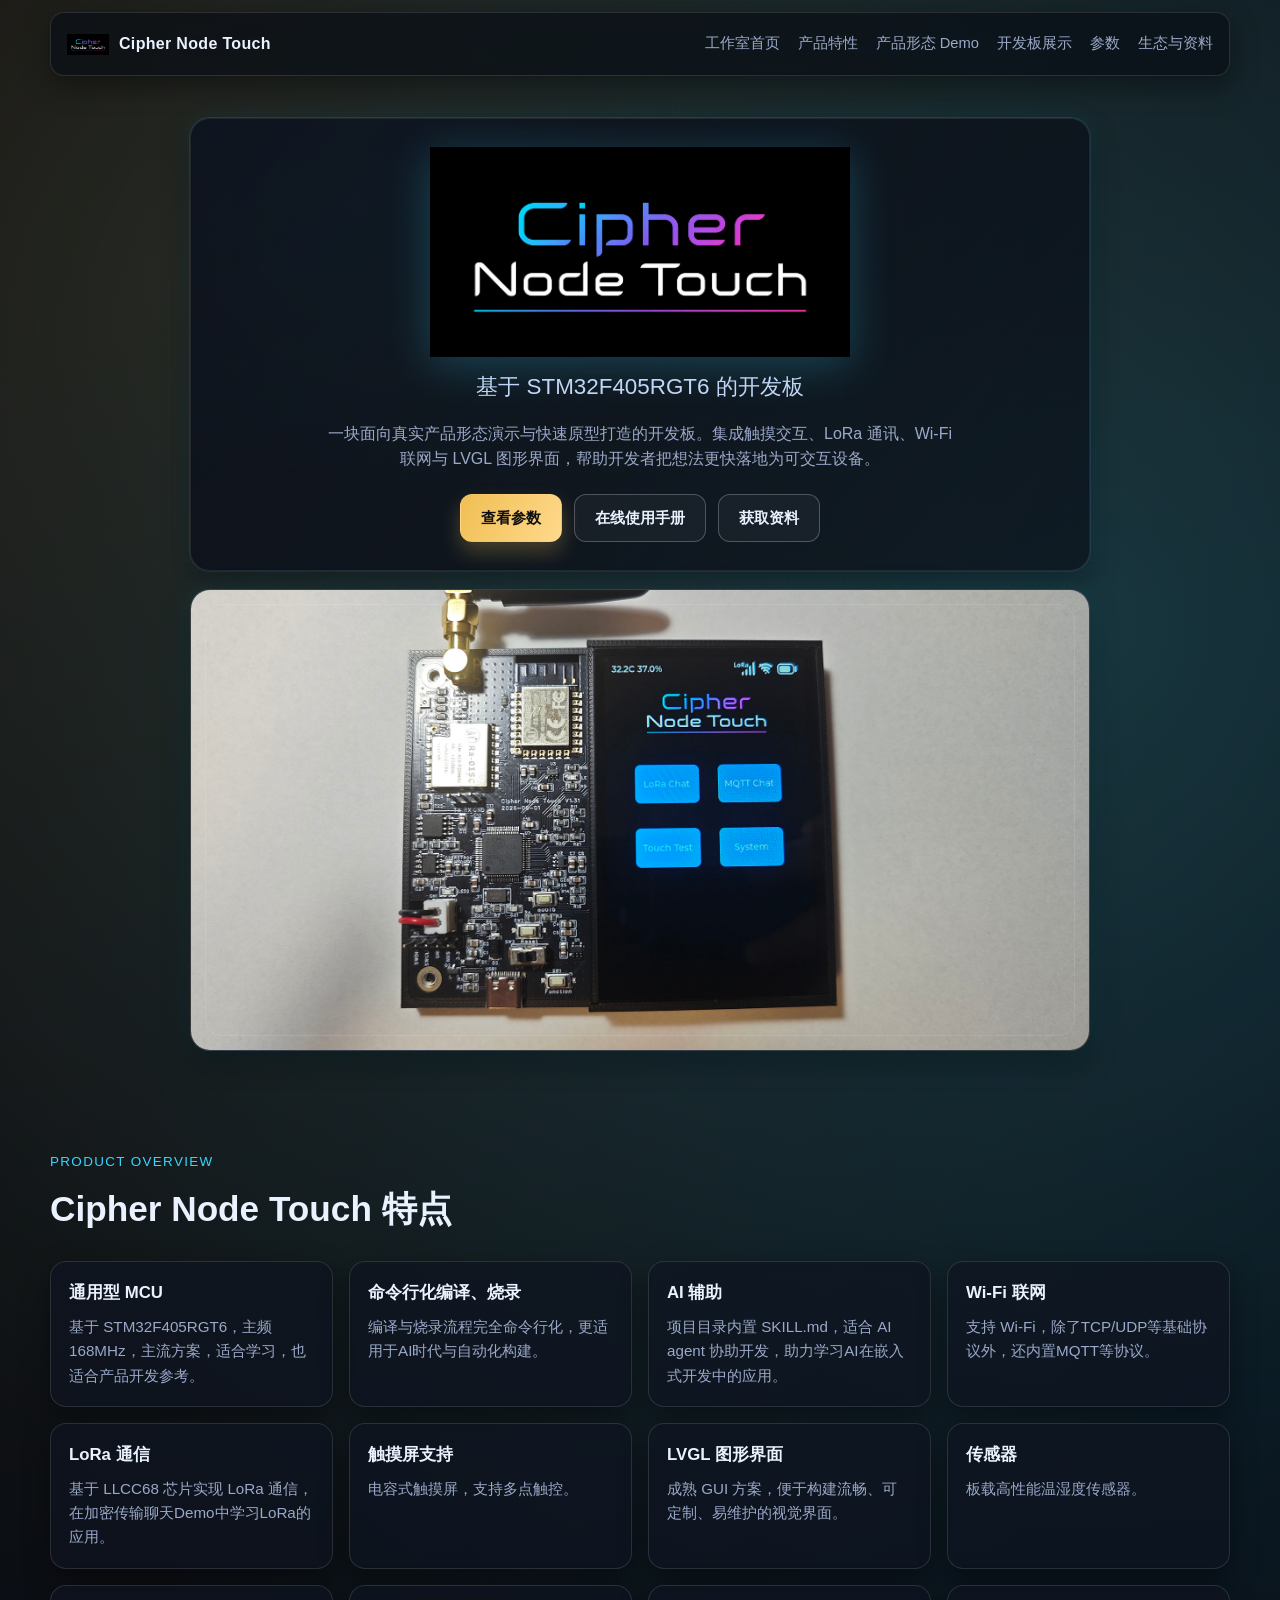
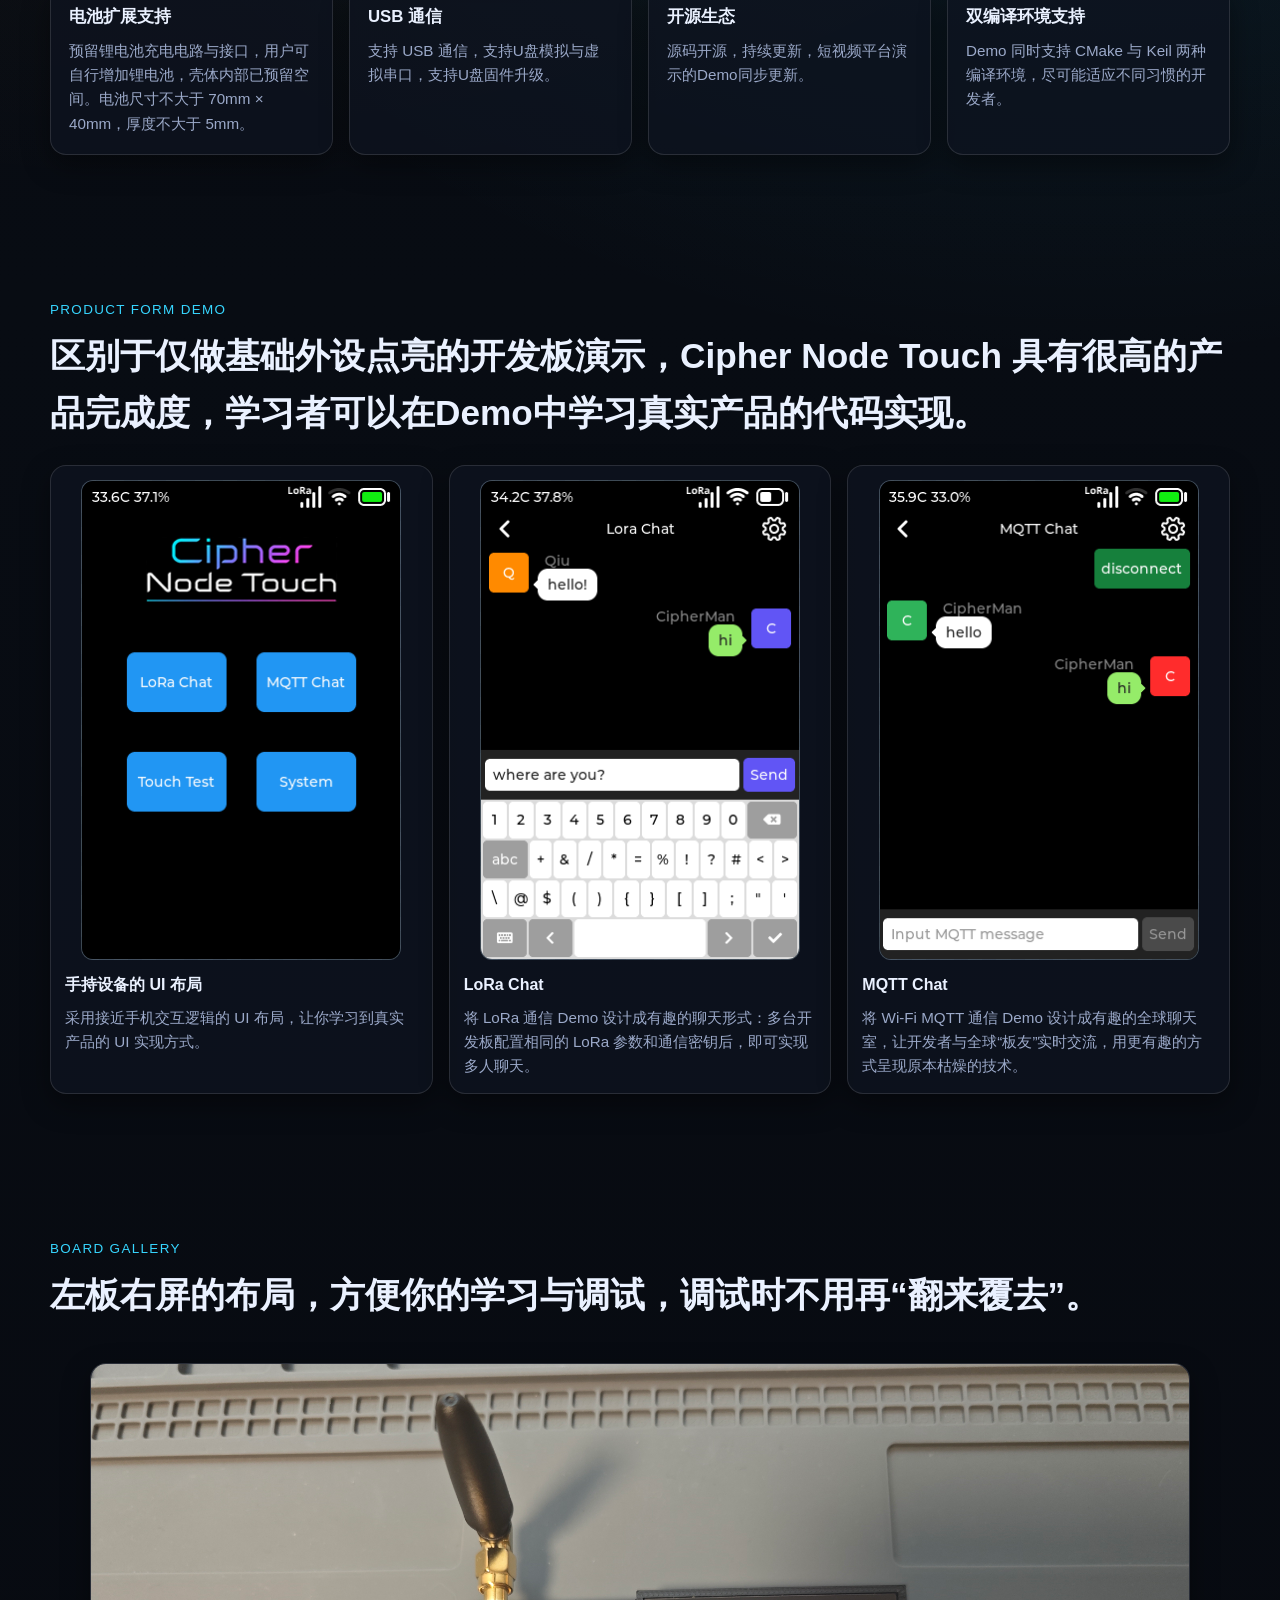
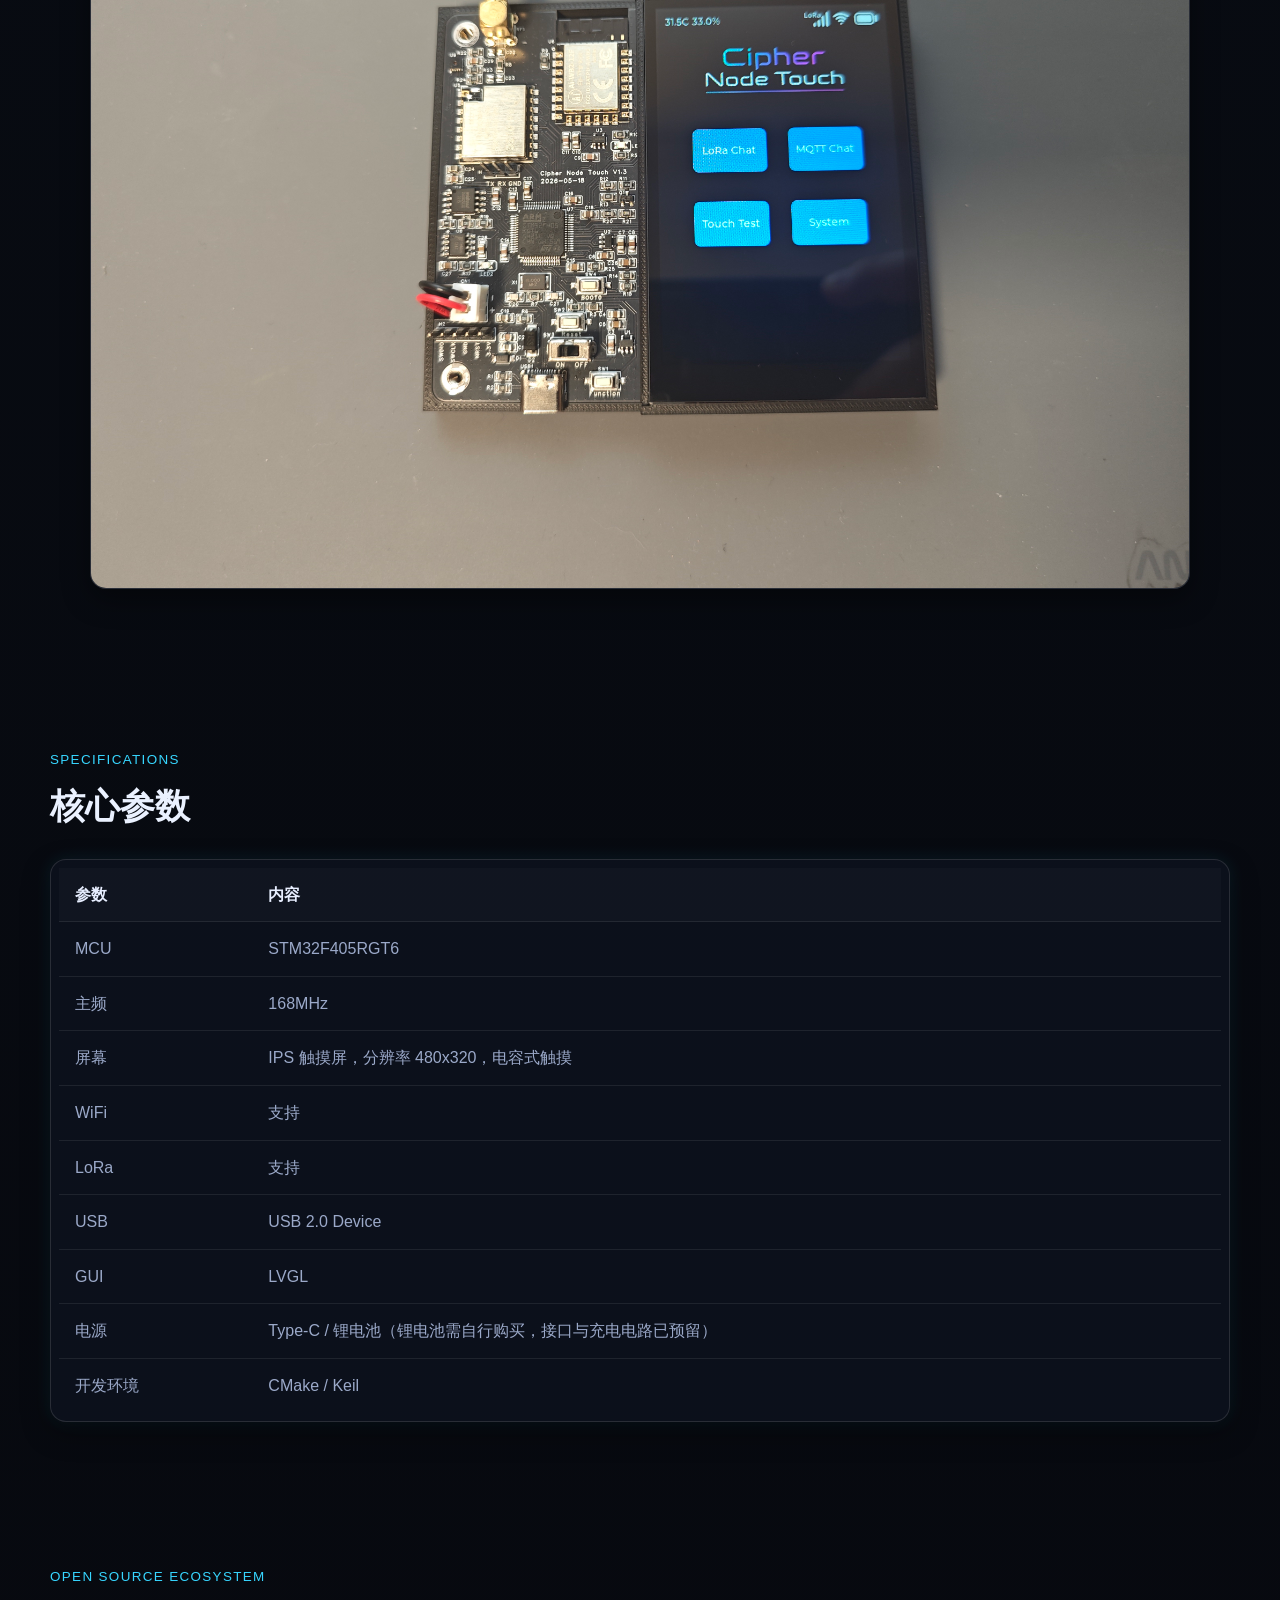
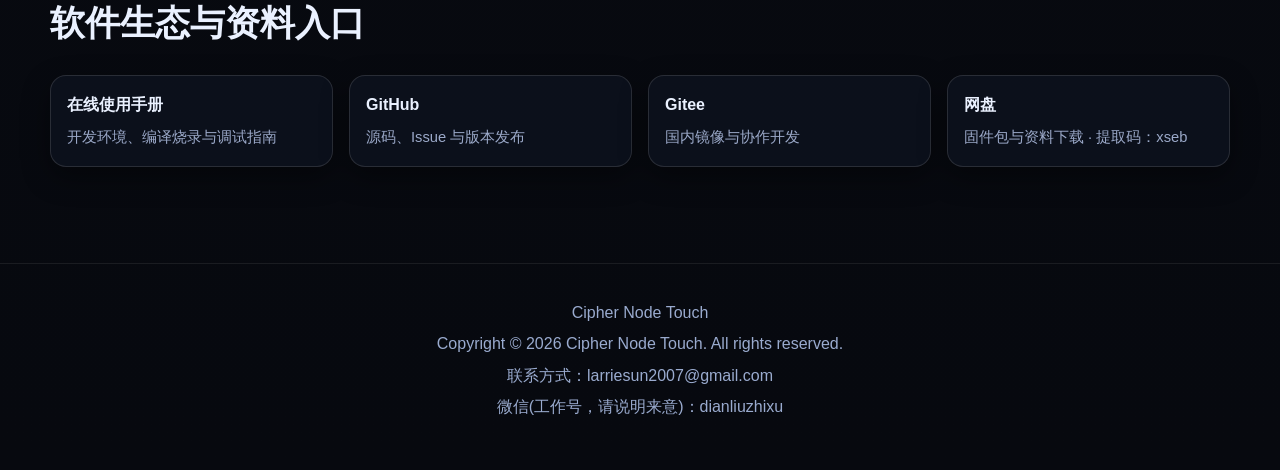
==== commit 5e330d35: "增加在线使用手册，更新链接地址" ====
--- a/cipher_node_touch/index.html
+++ b/cipher_node_touch/index.html
@@ -59,6 +59,7 @@
           </p>
           <div class="hero__actions">
             <a class="btn btn--primary" href="#specs">查看参数</a>
+            <a class="btn btn--ghost" href="./manual/">在线使用手册</a>
             <a class="btn btn--ghost" href="#ecosystem">获取资料</a>
           </div>
         </div>
@@ -87,11 +88,11 @@
           </article>
           <article class="card reveal">
             <h4>Wi-Fi 联网</h4>
-            <p>支持 Wi-Fi，助力万物互联与智能应用。</p>
+            <p>支持 Wi-Fi，除了TCP/UDP等基础协议外，还内置MQTT等协议。</p>
           </article>
           <article class="card reveal">
             <h4>LoRa 通信</h4>
-            <p>支持 LoRa 文本消息与链路交互，适用于远距离低功耗通信演示与应用验证。</p>
+            <p>基于 LLCC68 芯片实现 LoRa 通信，在加密传输聊天Demo中学习LoRa的应用。</p>
           </article>
           <article class="card reveal">
             <h4>触摸屏支持</h4>
@@ -115,7 +116,7 @@
           </article>
           <article class="card reveal">
             <h4>开源生态</h4>
-            <p>文档、示例、驱动与工具链持续开放，便于二次开发与社区协作。</p>
+            <p>源码开源，持续更新，短视频平台演示的Demo同步更新。</p>
           </article>
           <article class="card reveal">
             <h4>双编译环境支持</h4>
@@ -132,9 +133,9 @@
         <div class="demo-grid">
           <article class="demo-card reveal">
             <div class="demo-media">
-              <img src="../images/snapshot_home.bmp" loading="lazy" alt="手机式手持设备 UI 截图" />
+              <img src="../images/snapshot_home.bmp" loading="lazy" alt="手持设备的 UI 截图" />
             </div>
-            <h4>手机式手持设备 UI</h4>
+            <h4>手持设备的 UI 布局</h4>
             <p>采用接近手机交互逻辑的 UI 布局，让你学习到真实产品的 UI 实现方式。</p>
           </article>
           <article class="demo-card reveal">
@@ -149,7 +150,7 @@
               <img src="../images/snapshot_mqtt_chat.bmp" loading="lazy" alt="MQTT Chat 演示截图" />
             </div>
             <h4>MQTT Chat</h4>
-            <p>将 Wi-Fi MQTT 通信 Demo 设计成有趣的全球聊天室，让开发者与全球“板友”实时交流，用更轻松的方式呈现原本枯燥的技术。</p>
+            <p>将 Wi-Fi MQTT 通信 Demo 设计成有趣的全球聊天室，让开发者与全球“板友”实时交流，用更有趣的方式呈现原本枯燥的技术。</p>
           </article>
         </div>
       </section>
@@ -232,17 +233,21 @@
           <h3>软件生态与资料入口</h3>
         </div>
         <div class="eco-grid">
-          <a class="eco-card reveal" href="https://github.com/your_repo" target="_blank" rel="noreferrer">
+          <a class="eco-card reveal" href="./manual/">
+            <h4>在线使用手册</h4>
+            <p>开发环境、编译烧录与调试指南</p>
+          </a>
+          <a class="eco-card reveal" href="https://github.com/sunzhen222/cipher_node_touch" target="_blank" rel="noreferrer">
             <h4>GitHub</h4>
             <p>源码、Issue 与版本发布</p>
           </a>
-          <a class="eco-card reveal" href="https://gitee.com/your_repo" target="_blank" rel="noreferrer">
+          <a class="eco-card reveal" href="https://gitee.com/dianliuzhixu/cipher_node_touch" target="_blank" rel="noreferrer">
             <h4>Gitee</h4>
             <p>国内镜像与协作开发</p>
           </a>
-          <a class="eco-card reveal" href="https://pan.baidu.com/xxxx" target="_blank" rel="noreferrer">
-            <h4>百度网盘</h4>
-            <p>固件包与资料下载</p>
+          <a class="eco-card reveal" href="https://pan.baidu.com/s/1xC8_7aAwKEjQGK3wG2qCUQ" target="_blank" rel="noreferrer">
+            <h4>网盘</h4>
+            <p>固件包与资料下载 · 提取码：xseb</p>
           </a>
         </div>
       </section>
--- a/style.css
+++ b/style.css
@@ -433,7 +433,7 @@
 }
 
 .eco-grid {
-  grid-template-columns: repeat(5, minmax(0, 1fr));
+  grid-template-columns: repeat(4, minmax(0, 1fr));
 }
 
 .eco-card {
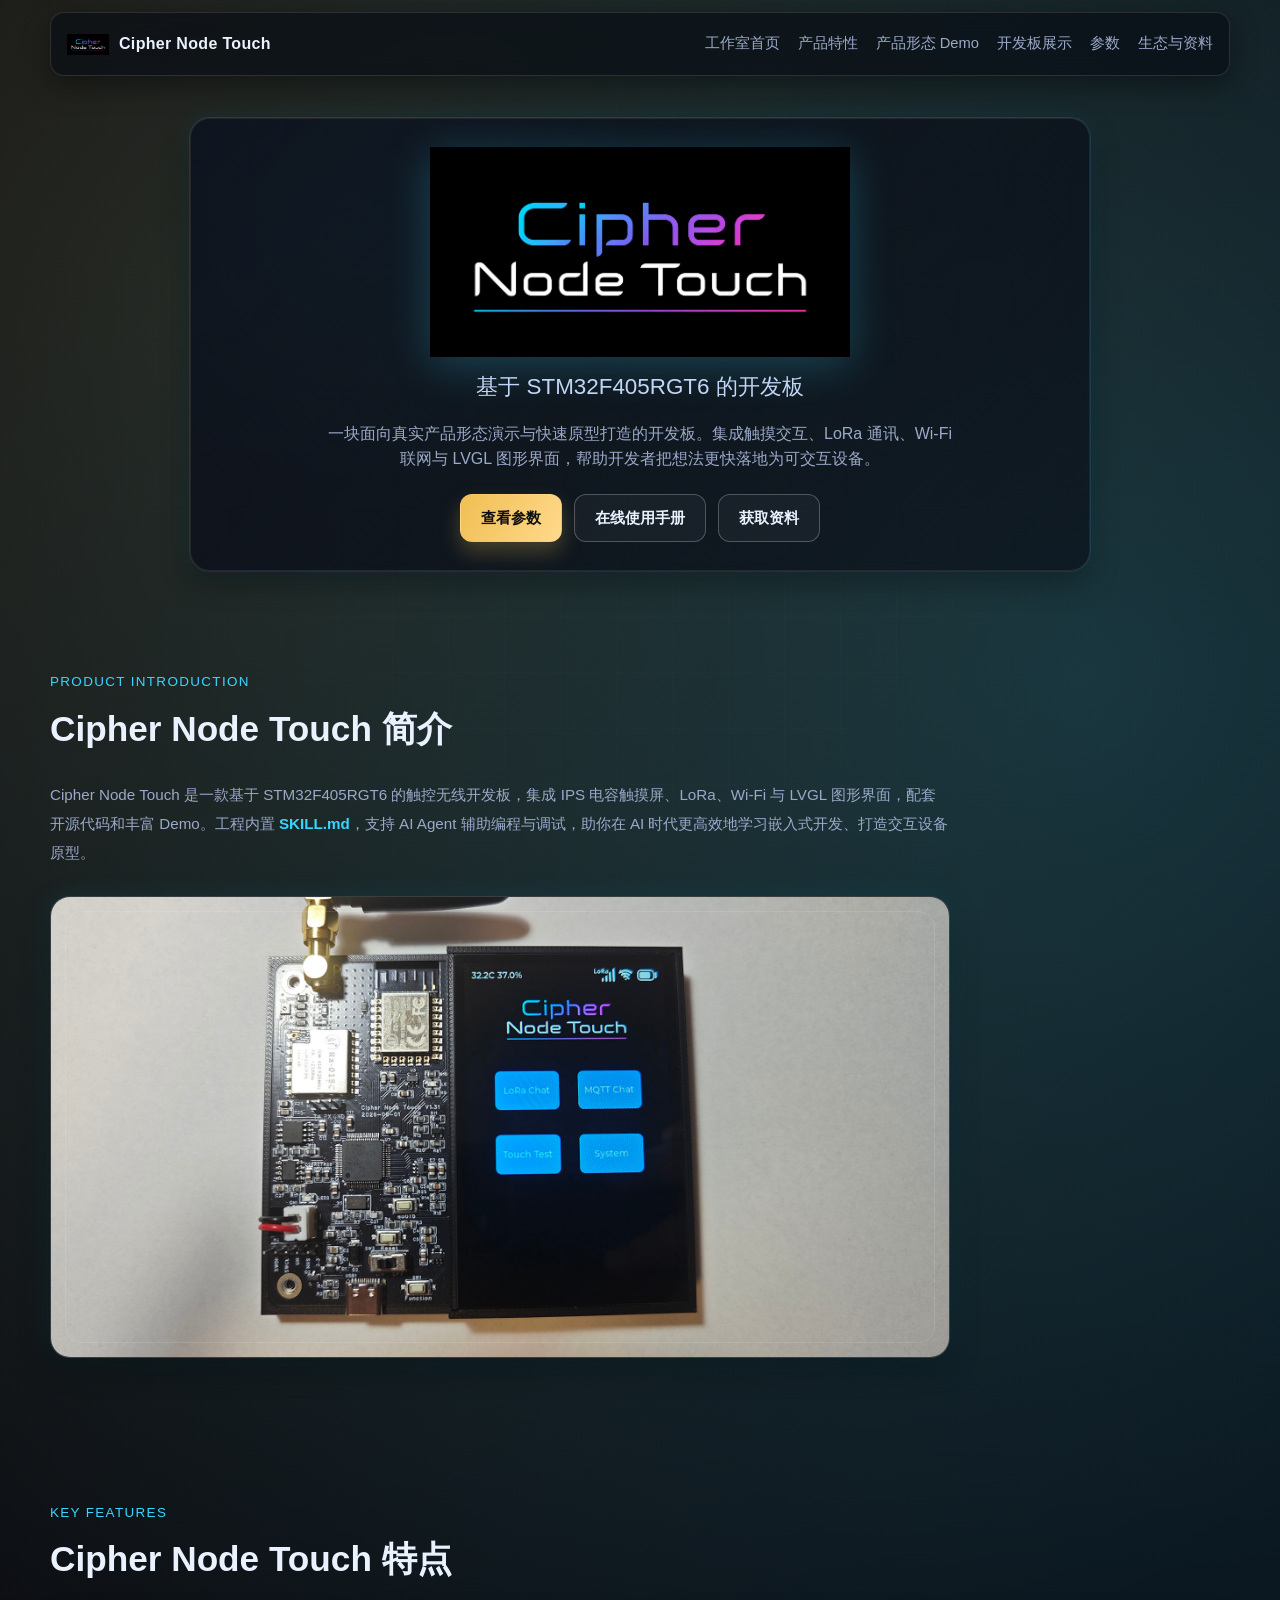
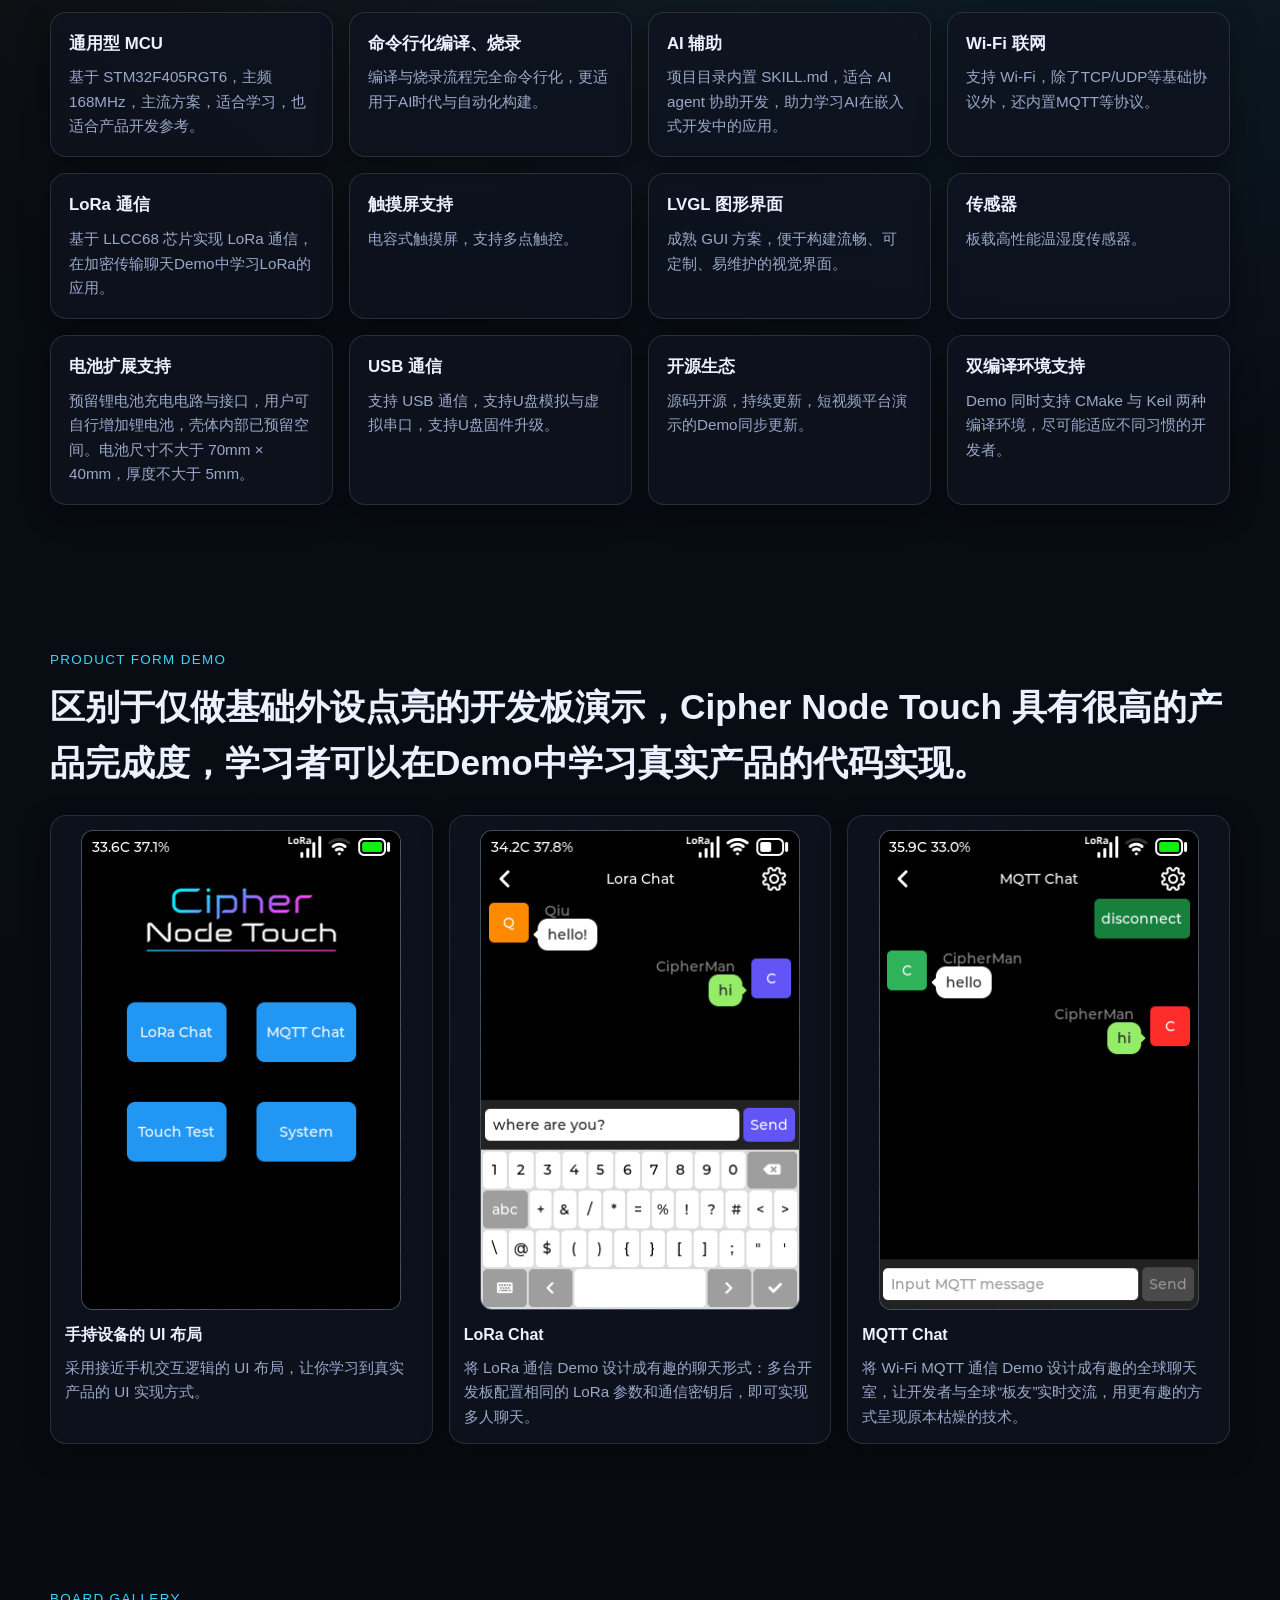
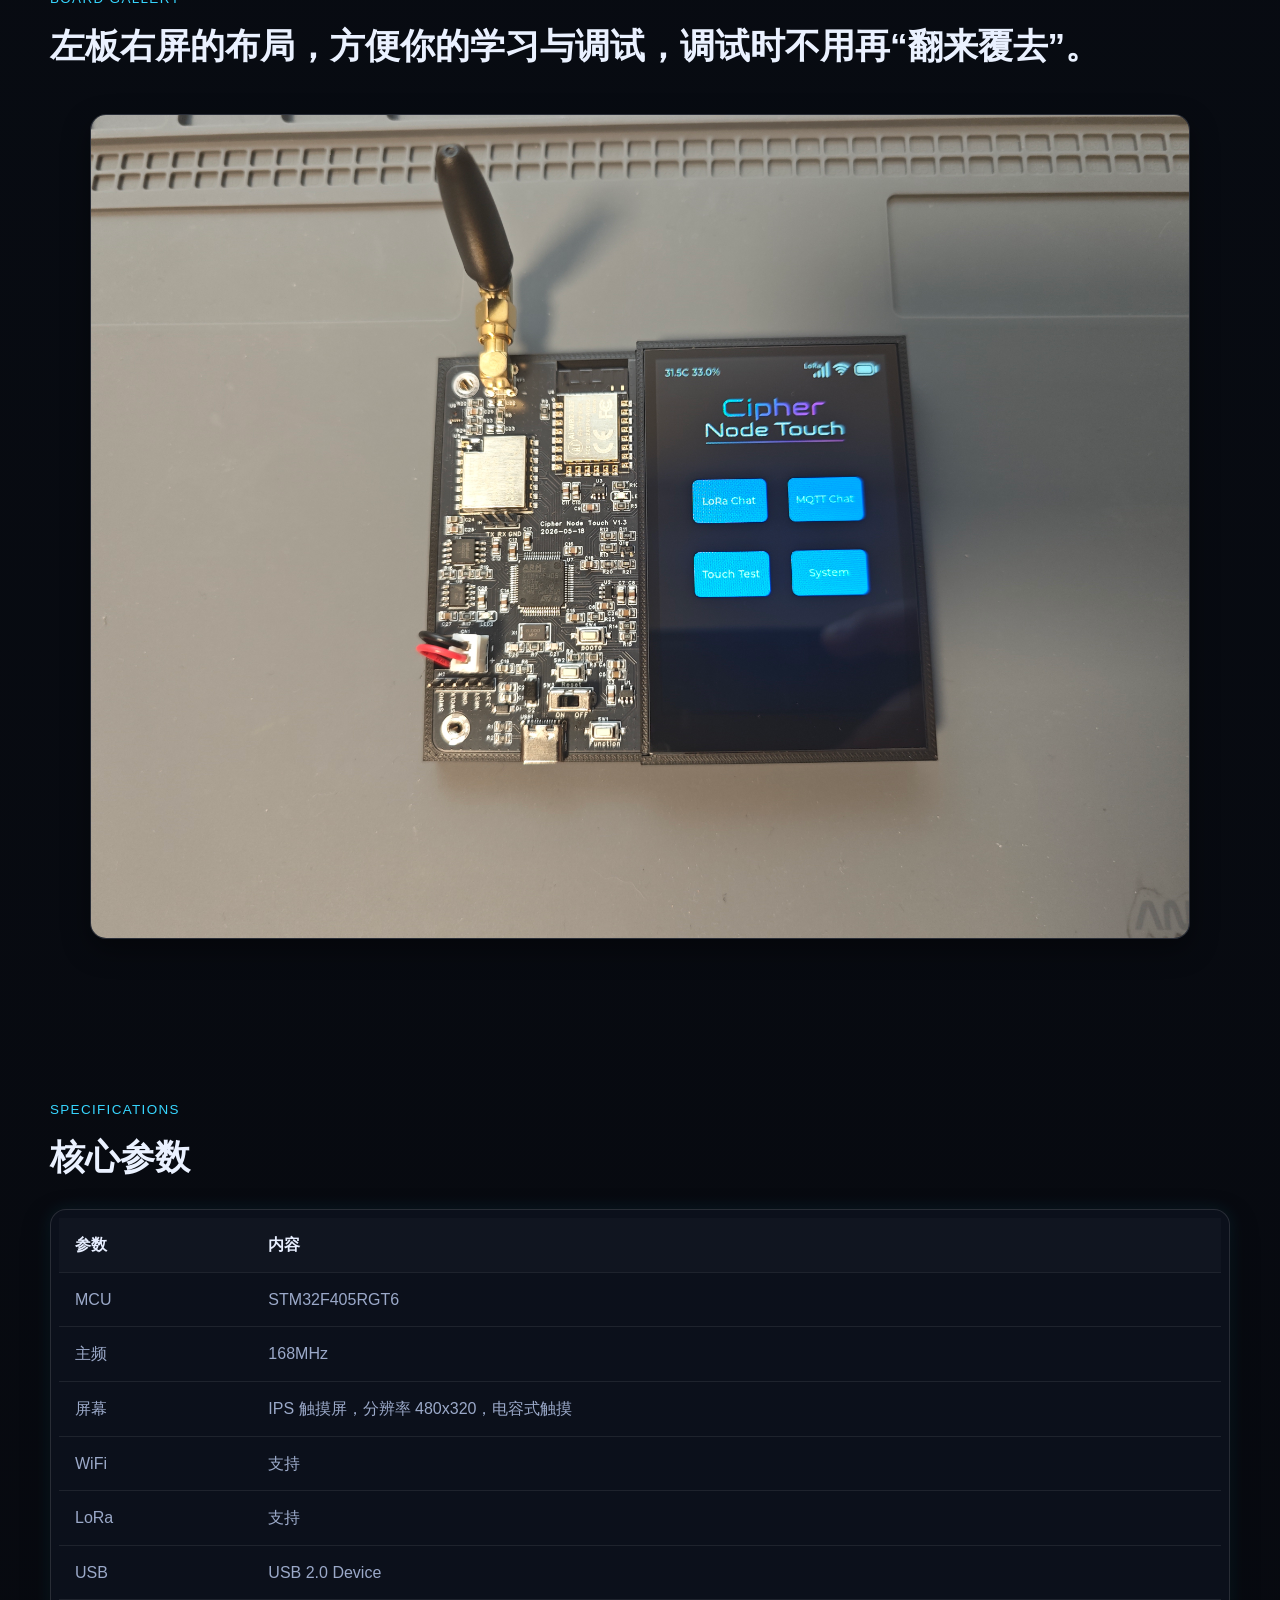
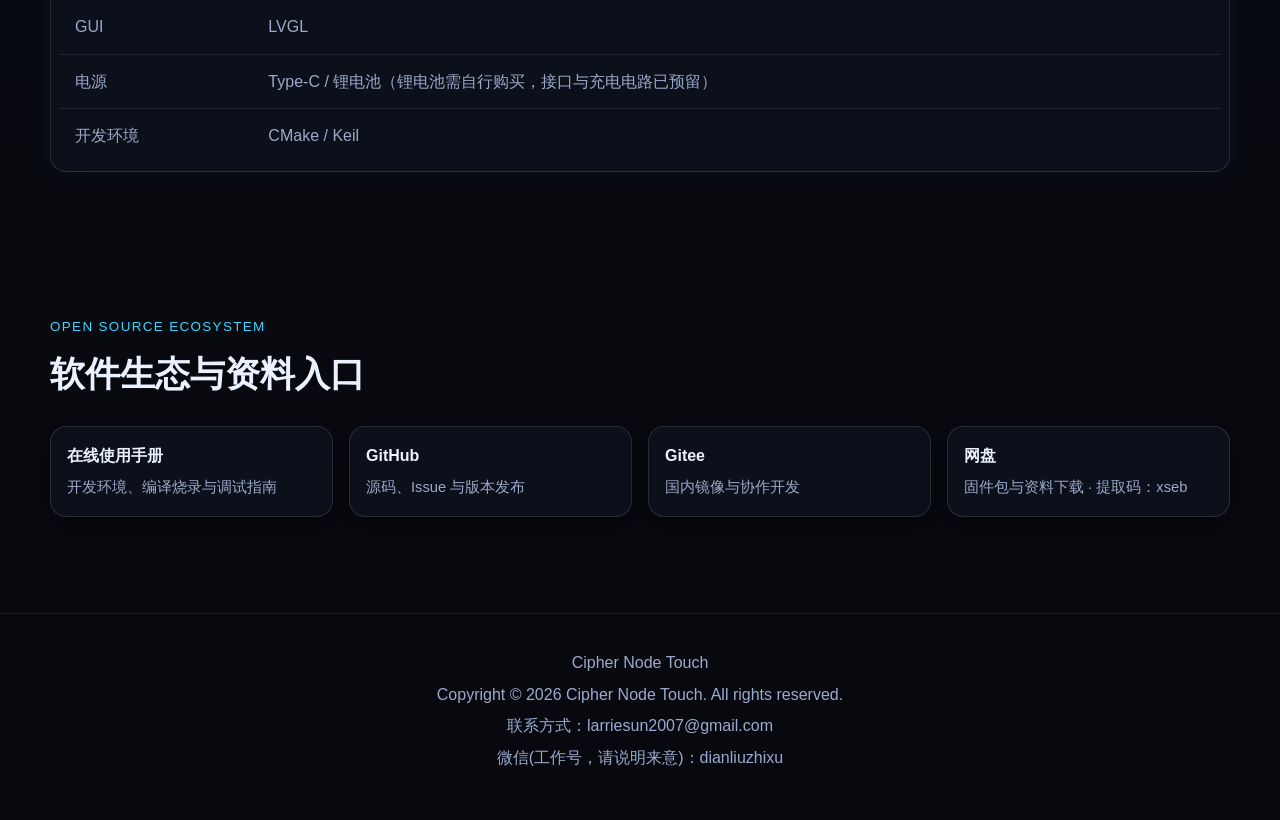
==== commit 5bb6a93d: "update text" ====
--- a/cipher_node_touch/index.html
+++ b/cipher_node_touch/index.html
@@ -63,14 +63,24 @@
             <a class="btn btn--ghost" href="#ecosystem">获取资料</a>
           </div>
         </div>
-        <div class="hero__visual reveal" aria-label="Cipher Node Touch 开发板外观">
+      </section>
+
+      <section class="product-intro section reveal" aria-label="产品简介">
+        <div class="section-title">
+          <p class="kicker">Product Introduction</p>
+          <h3>Cipher Node Touch 简介</h3>
+        </div>
+        <p>
+          Cipher Node Touch 是一款基于 STM32F405RGT6 的触控无线开发板，集成 IPS 电容触摸屏、LoRa、Wi-Fi 与 LVGL 图形界面，配套开源代码和丰富 Demo。工程内置 <code>SKILL.md</code>，支持 AI Agent 辅助编程与调试，助你在 AI 时代更高效地学习嵌入式开发、打造交互设备原型。
+        </p>
+        <div class="hero__visual" aria-label="Cipher Node Touch 开发板外观">
           <img src="../images/board_2.jpg" alt="Cipher Node Touch 开发板" />
         </div>
       </section>
 
       <section id="features" class="section">
         <div class="section-title reveal">
-          <p class="kicker">Product Overview</p>
+          <p class="kicker">Key Features</p>
           <h3>Cipher Node Touch 特点</h3>
         </div>
         <div class="feature-grid">
--- a/style.css
+++ b/style.css
@@ -257,6 +257,25 @@
 
 .section-title {
   margin-bottom: 24px;
+}
+
+.product-intro > p {
+  max-width: 900px;
+  margin: 0;
+  color: var(--muted);
+  font-size: 0.95rem;
+  line-height: 1.9;
+}
+
+.product-intro code {
+  color: var(--cyan);
+  font: inherit;
+  font-weight: 600;
+}
+
+.product-intro .hero__visual {
+  max-width: 900px;
+  margin-top: 28px;
 }
 
 .kicker {
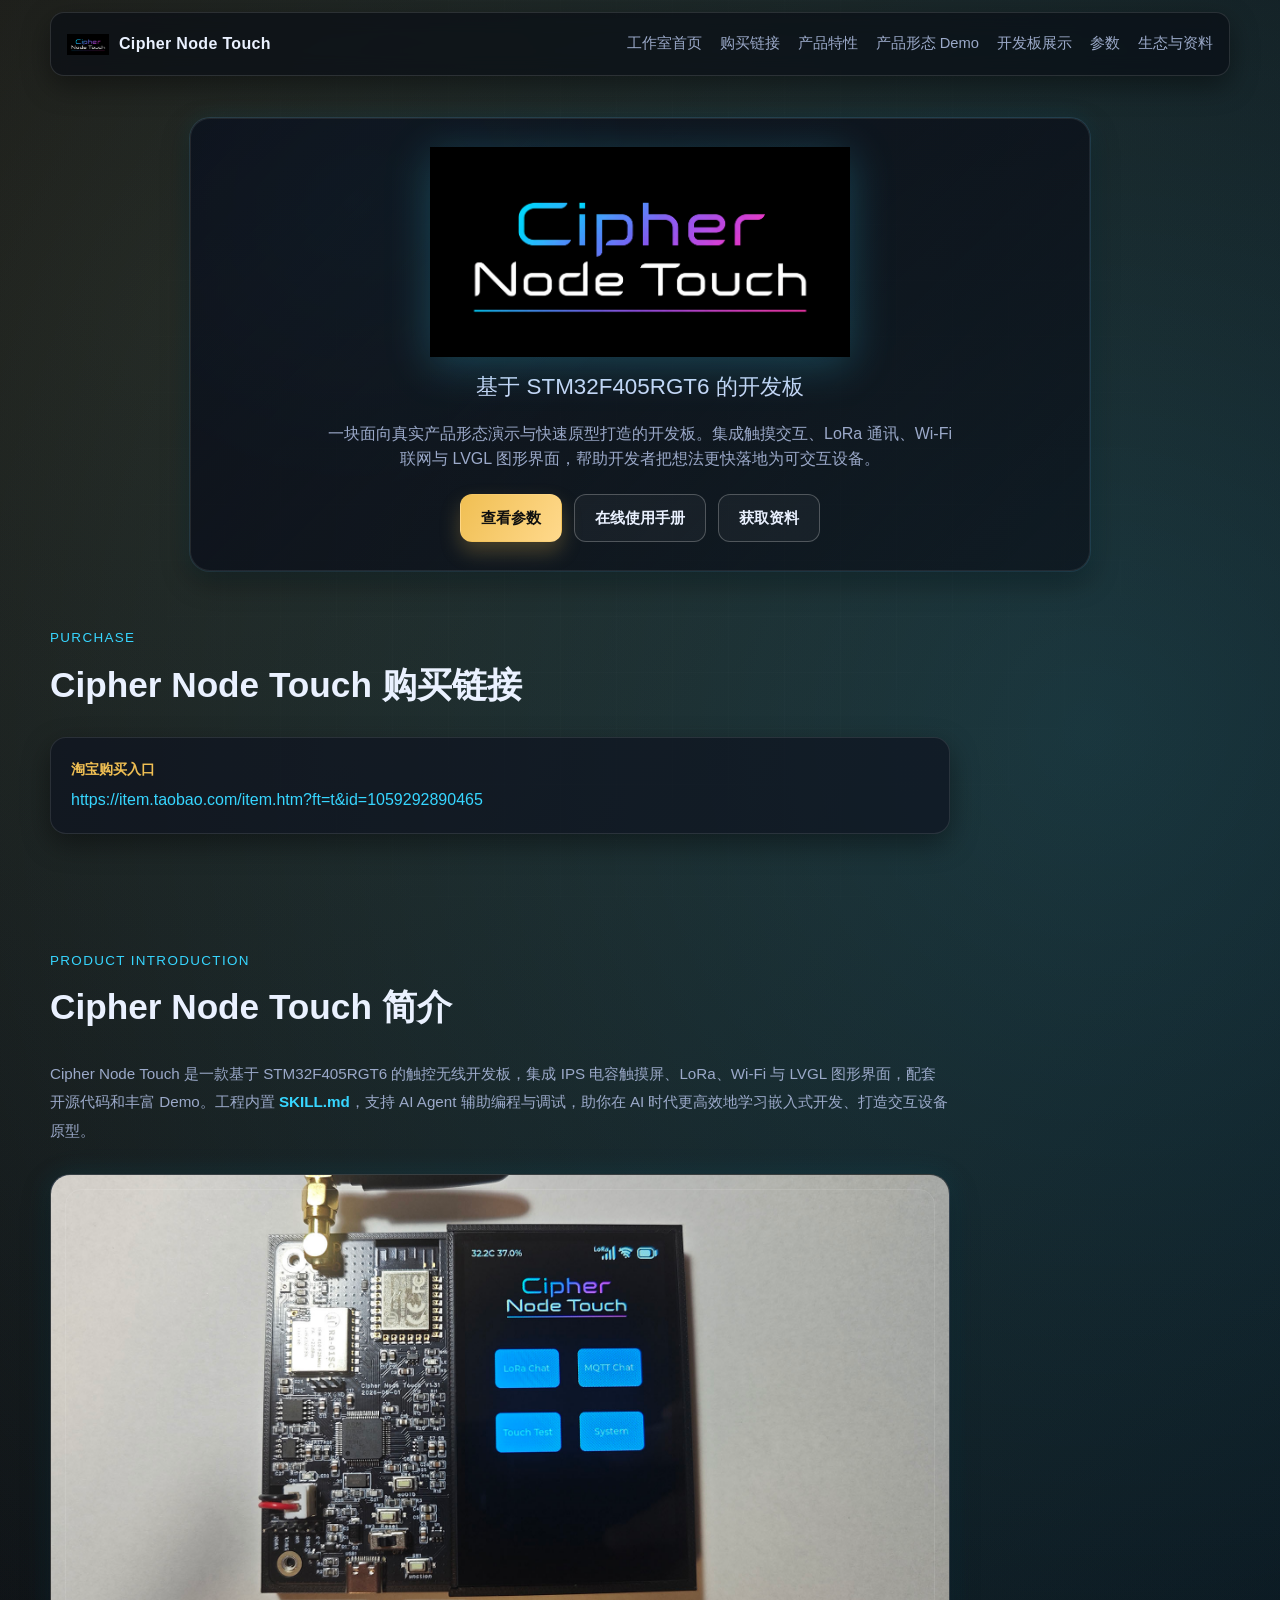
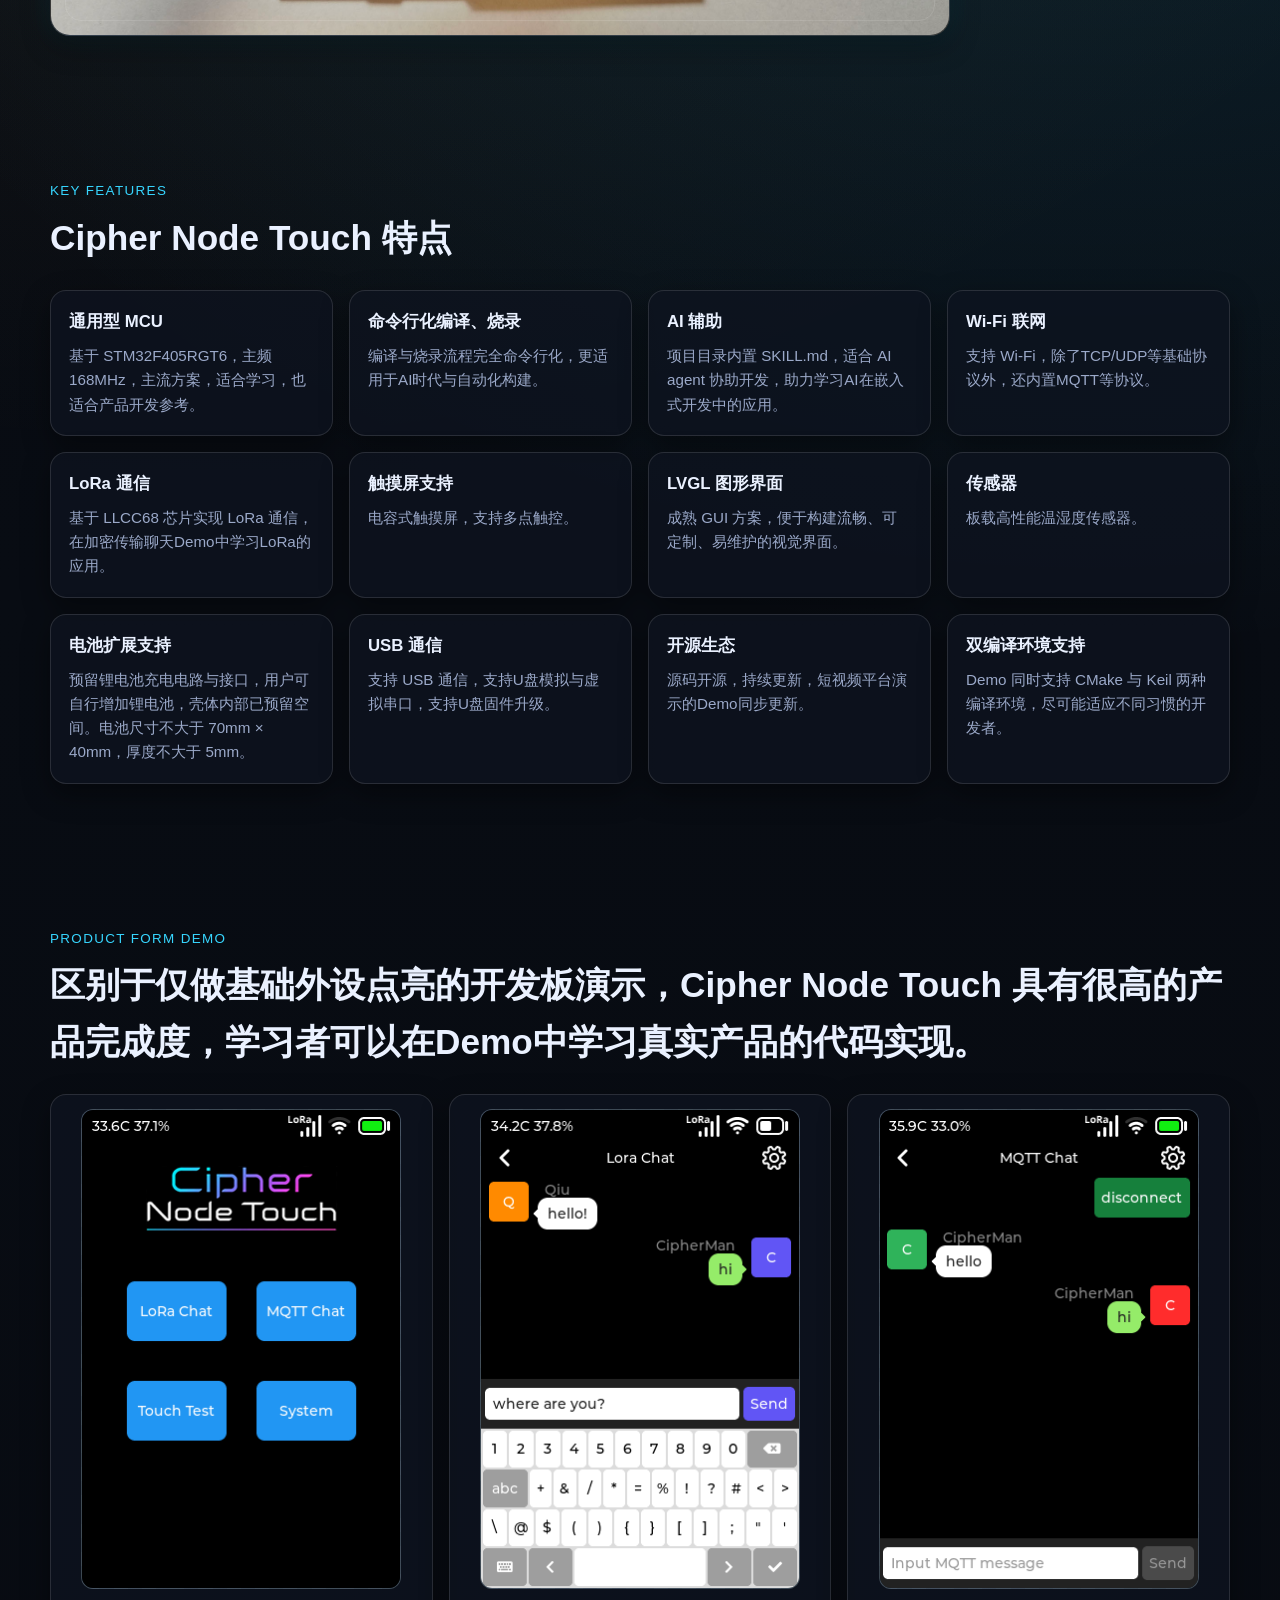
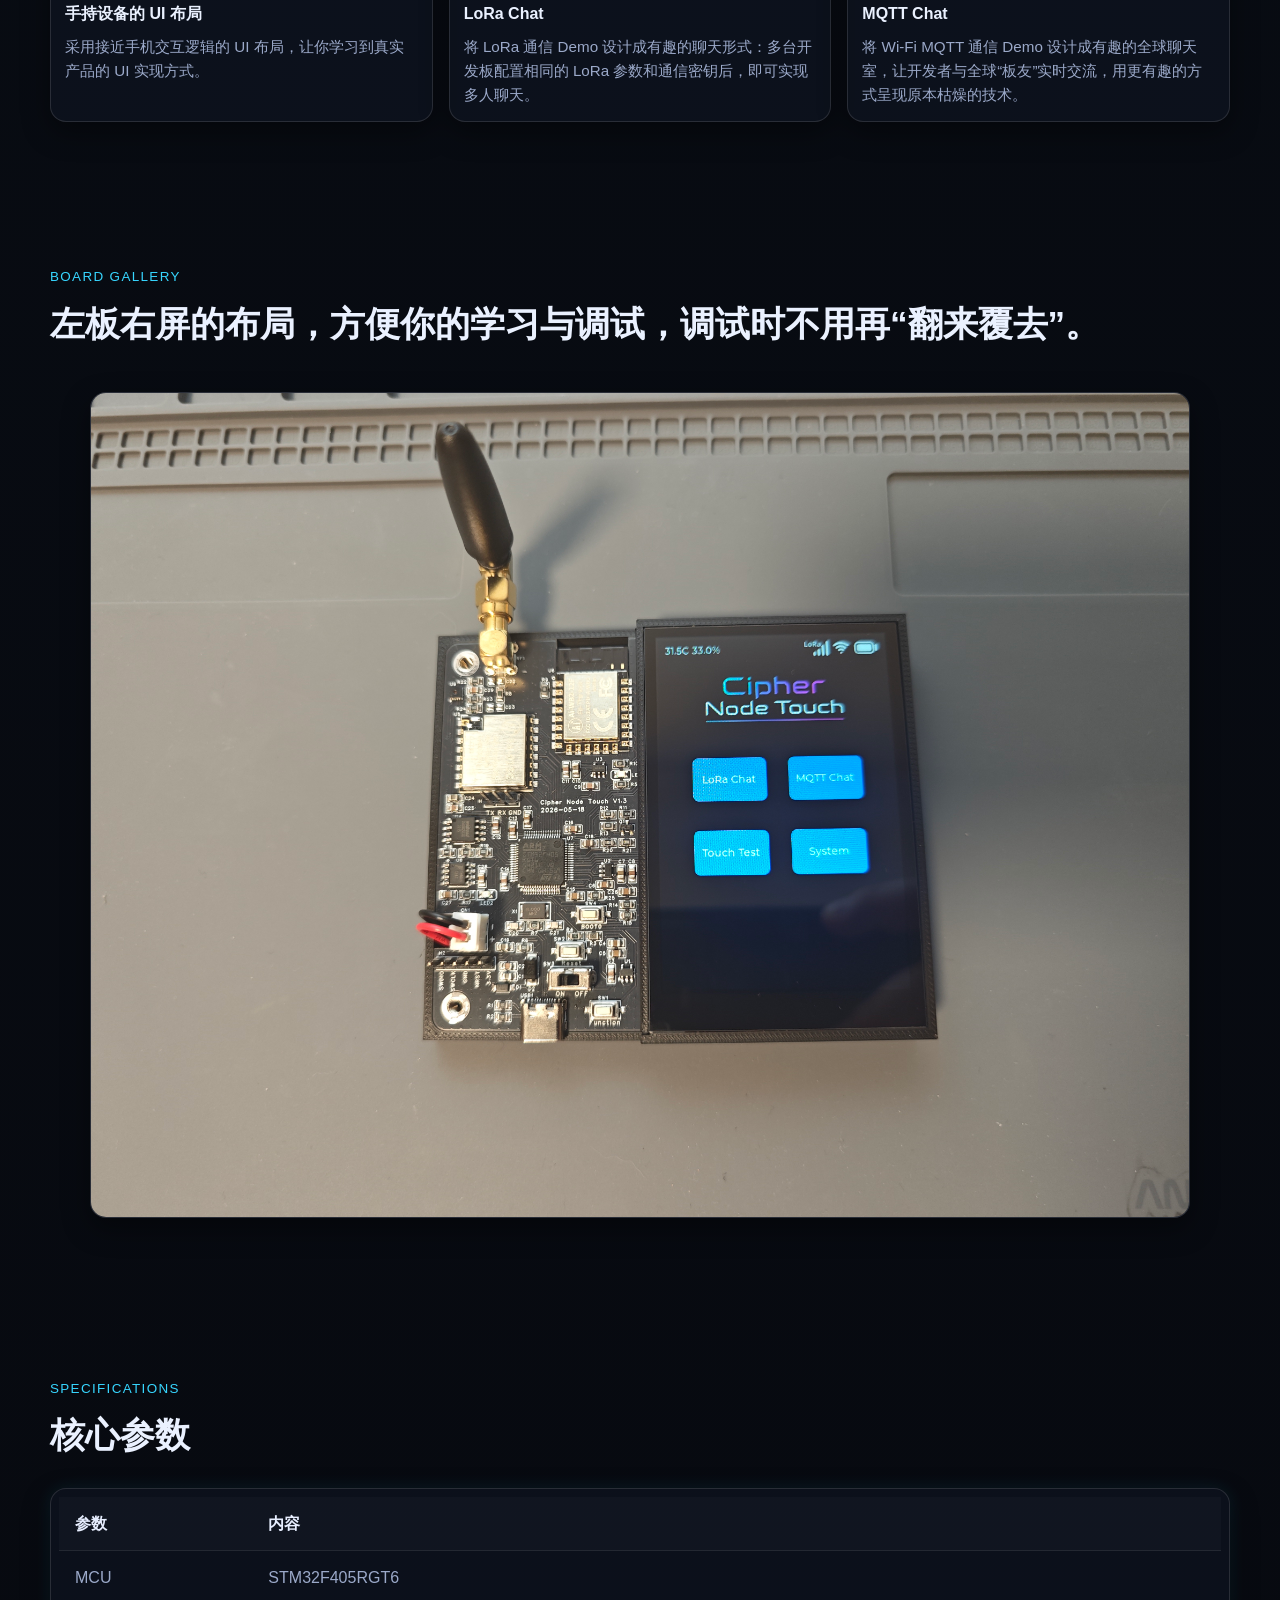
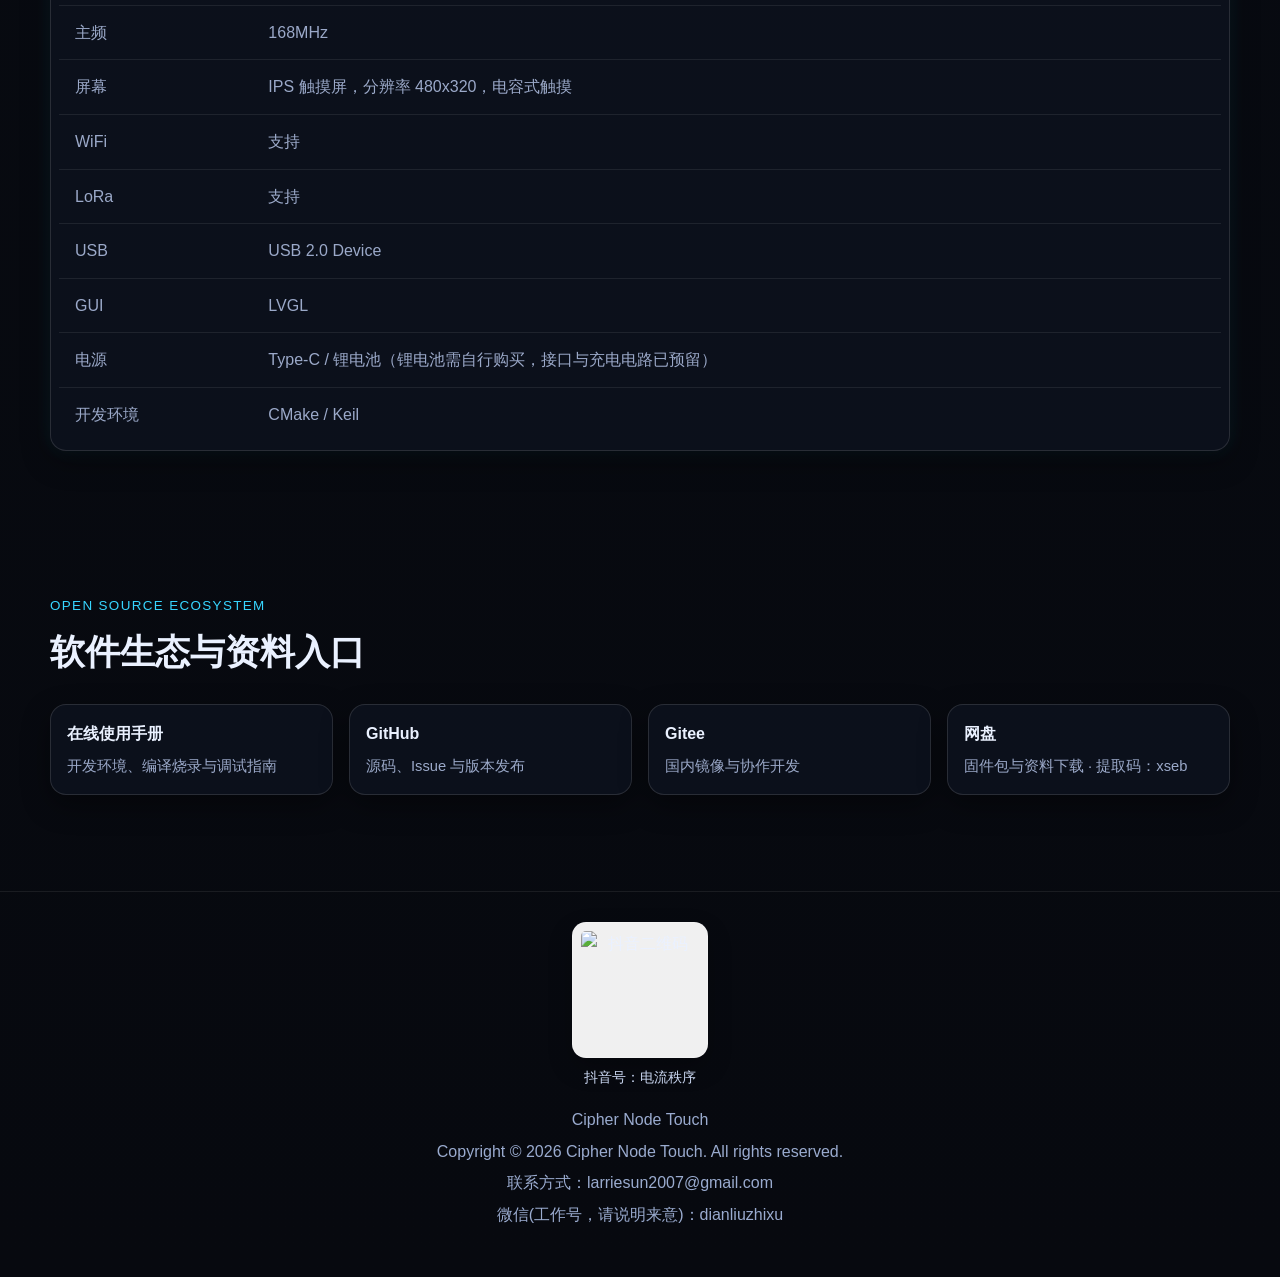
==== commit d2abb785: "add taobao url" ====
--- a/cipher_node_touch/index.html
+++ b/cipher_node_touch/index.html
@@ -1,6 +1,15 @@
 <!doctype html>
 <html lang="zh-CN">
   <head>
+    <!-- Google tag (gtag.js) -->
+    <script async src="https://www.googletagmanager.com/gtag/js?id=G-Q7XBK7DT02"></script>
+    <script>
+      window.dataLayer = window.dataLayer || [];
+      function gtag(){dataLayer.push(arguments);}
+      gtag('js', new Date());
+
+      gtag('config', 'G-Q7XBK7DT02');
+    </script>
     <meta charset="UTF-8" />
     <meta http-equiv="X-UA-Compatible" content="IE=edge" />
     <meta name="viewport" content="width=device-width, initial-scale=1.0" />
@@ -37,6 +46,7 @@
       </a>
       <nav class="nav-links">
         <a href="../">工作室首页</a>
+        <a href="#purchase">购买链接</a>
         <a href="#features">产品特性</a>
         <a href="#form-demo">产品形态 Demo</a>
         <a href="#gallery">开发板展示</a>
@@ -65,6 +75,21 @@
         </div>
       </section>
 
+      <section id="purchase" class="purchase-section section reveal" aria-label="购买链接">
+        <div class="section-title">
+          <p class="kicker">Purchase</p>
+          <h3>Cipher Node Touch 购买链接</h3>
+        </div>
+        <div class="purchase-card">
+          <div>
+            <strong>淘宝购买入口</strong>
+            <a href="https://item.taobao.com/item.htm?ft=t&amp;id=1059292890465" target="_blank" rel="noreferrer">
+              https://item.taobao.com/item.htm?ft=t&amp;id=1059292890465
+            </a>
+          </div>
+        </div>
+      </section>
+
       <section class="product-intro section reveal" aria-label="产品简介">
         <div class="section-title">
           <p class="kicker">Product Introduction</p>
@@ -264,6 +289,10 @@
     </main>
 
     <footer class="site-footer">
+      <div class="douyin-card">
+        <img src="../assets/douyin_qrcode.png" alt="抖音二维码" />
+        <p>抖音号：电流秩序</p>
+      </div>
       <p>Cipher Node Touch</p>
       <p>Copyright © <span id="year"></span> Cipher Node Touch. All rights reserved.</p>
       <p>联系方式：larriesun2007@gmail.com </p>
--- a/style.css
+++ b/style.css
@@ -257,6 +257,40 @@
 
 .section-title {
   margin-bottom: 24px;
+}
+
+.purchase-section {
+  padding-top: 28px;
+  padding-bottom: 44px;
+}
+
+.purchase-card {
+  max-width: 900px;
+  display: flex;
+  align-items: center;
+  justify-content: space-between;
+  gap: 18px;
+  padding: 20px;
+  border: 1px solid rgba(255, 255, 255, 0.1);
+  border-radius: 16px;
+  background: var(--card);
+  box-shadow: var(--shadow-soft);
+}
+
+.purchase-card strong,
+.purchase-card a:not(.btn) {
+  display: block;
+}
+
+.purchase-card strong {
+  color: var(--gold);
+  font-size: 0.9rem;
+}
+
+.purchase-card a:not(.btn) {
+  margin-top: 6px;
+  color: var(--cyan);
+  overflow-wrap: anywhere;
 }
 
 .product-intro > p {
@@ -486,6 +520,30 @@
 
 .site-footer p {
   margin: 6px 0;
+}
+
+.douyin-card {
+  width: fit-content;
+  margin: 0 auto 18px;
+  text-align: center;
+  color: var(--text);
+}
+
+.douyin-card img {
+  display: block;
+  width: 136px;
+  height: 136px;
+  padding: 8px;
+  border: 1px solid rgba(255, 255, 255, 0.16);
+  border-radius: 14px;
+  background: rgba(255, 255, 255, 0.94);
+  box-shadow: 0 10px 24px rgba(0, 0, 0, 0.24);
+}
+
+.douyin-card p {
+  margin: 8px 0 0;
+  color: #c9d6f0;
+  font-size: 0.88rem;
 }
 
 .back-to-top {
@@ -661,6 +719,11 @@
     aspect-ratio: 4 / 3;
   }
 
+  .purchase-card {
+    align-items: flex-start;
+    flex-direction: column;
+  }
+
   .feature-grid,
   .demo-grid,
   .gallery-grid,
